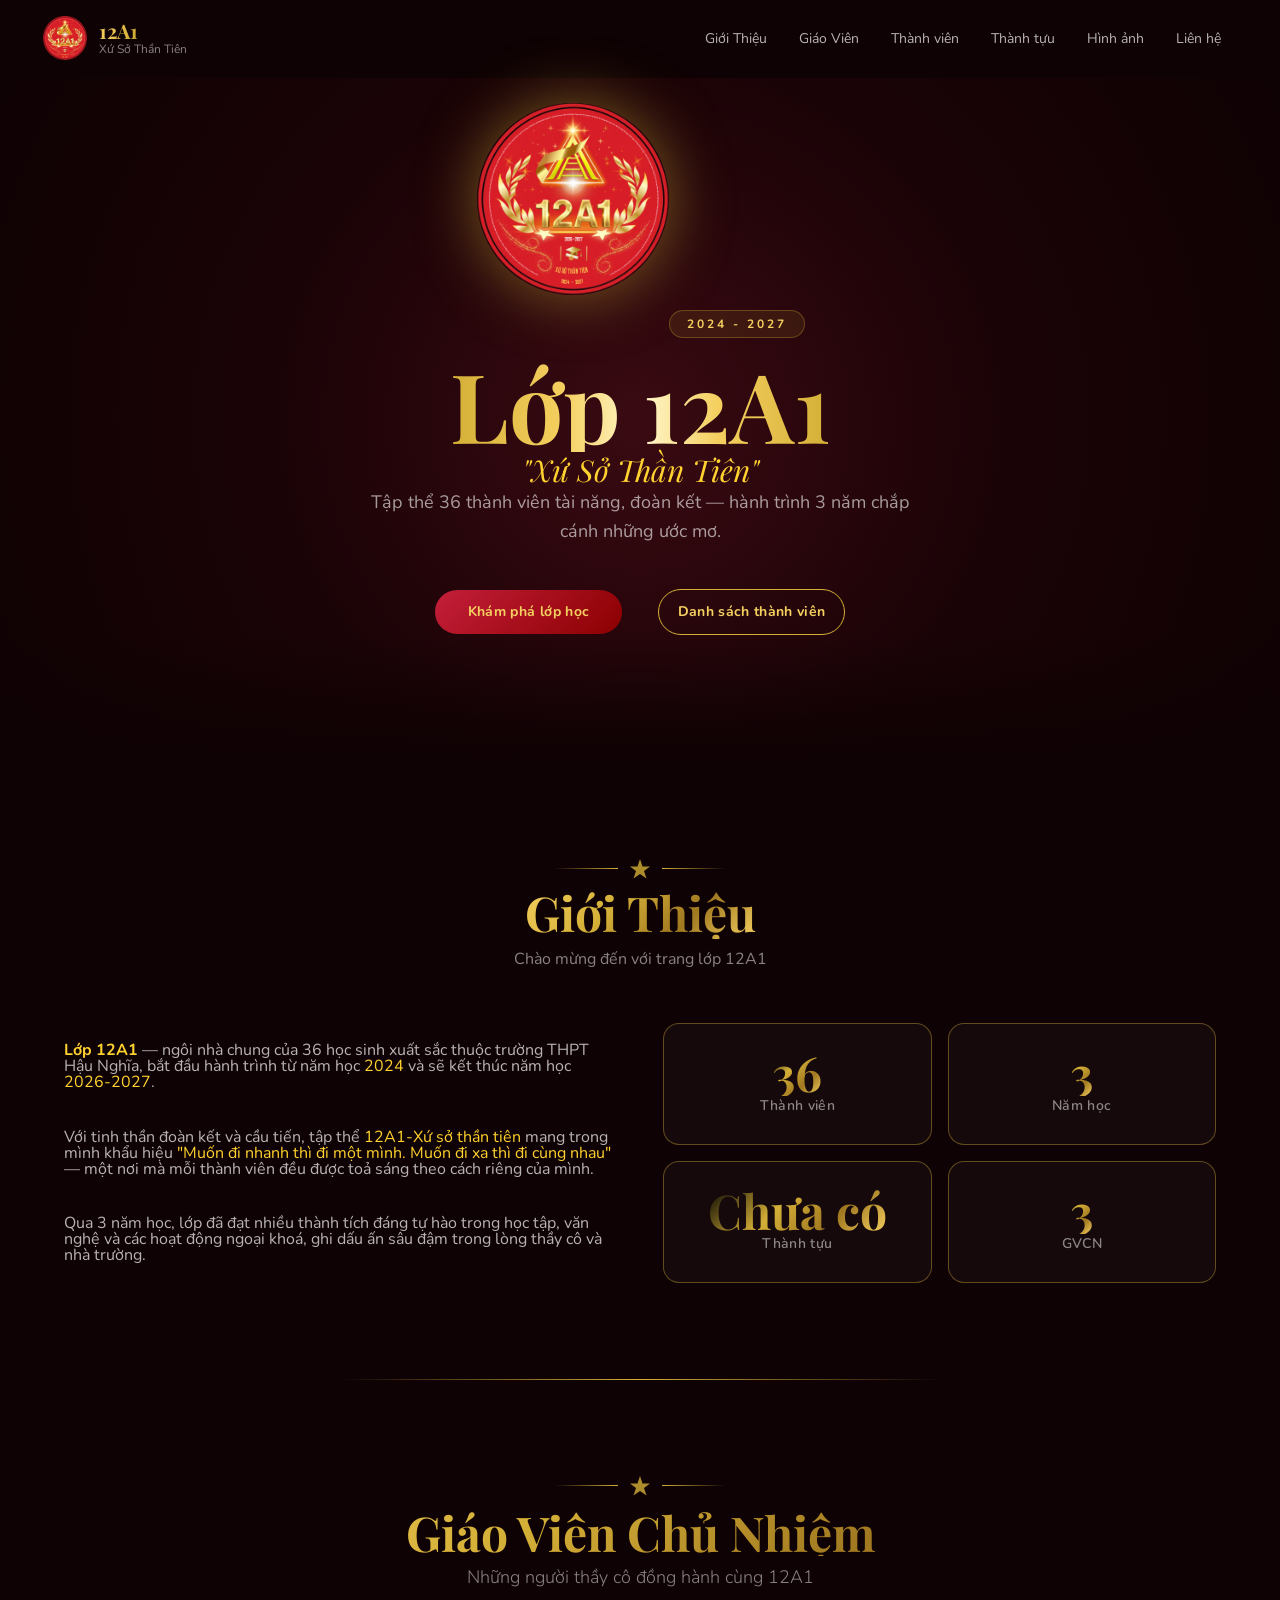
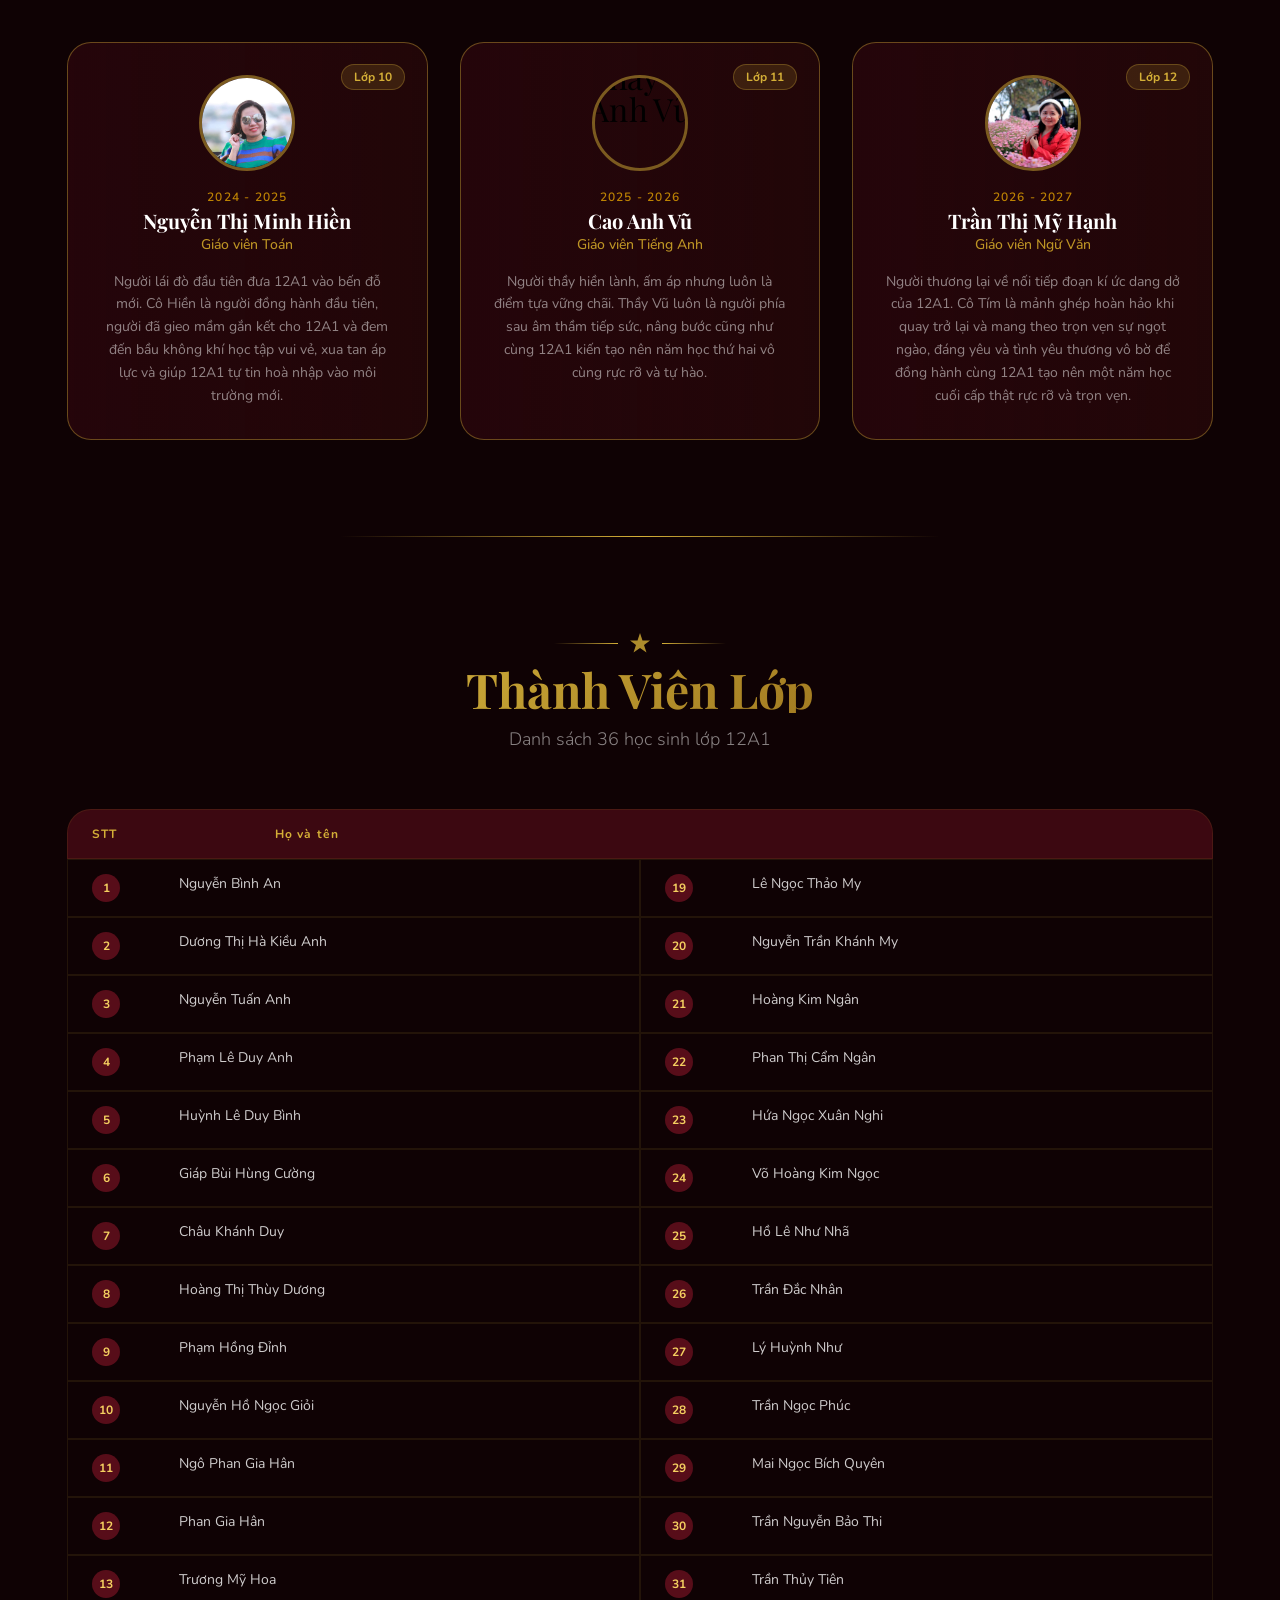
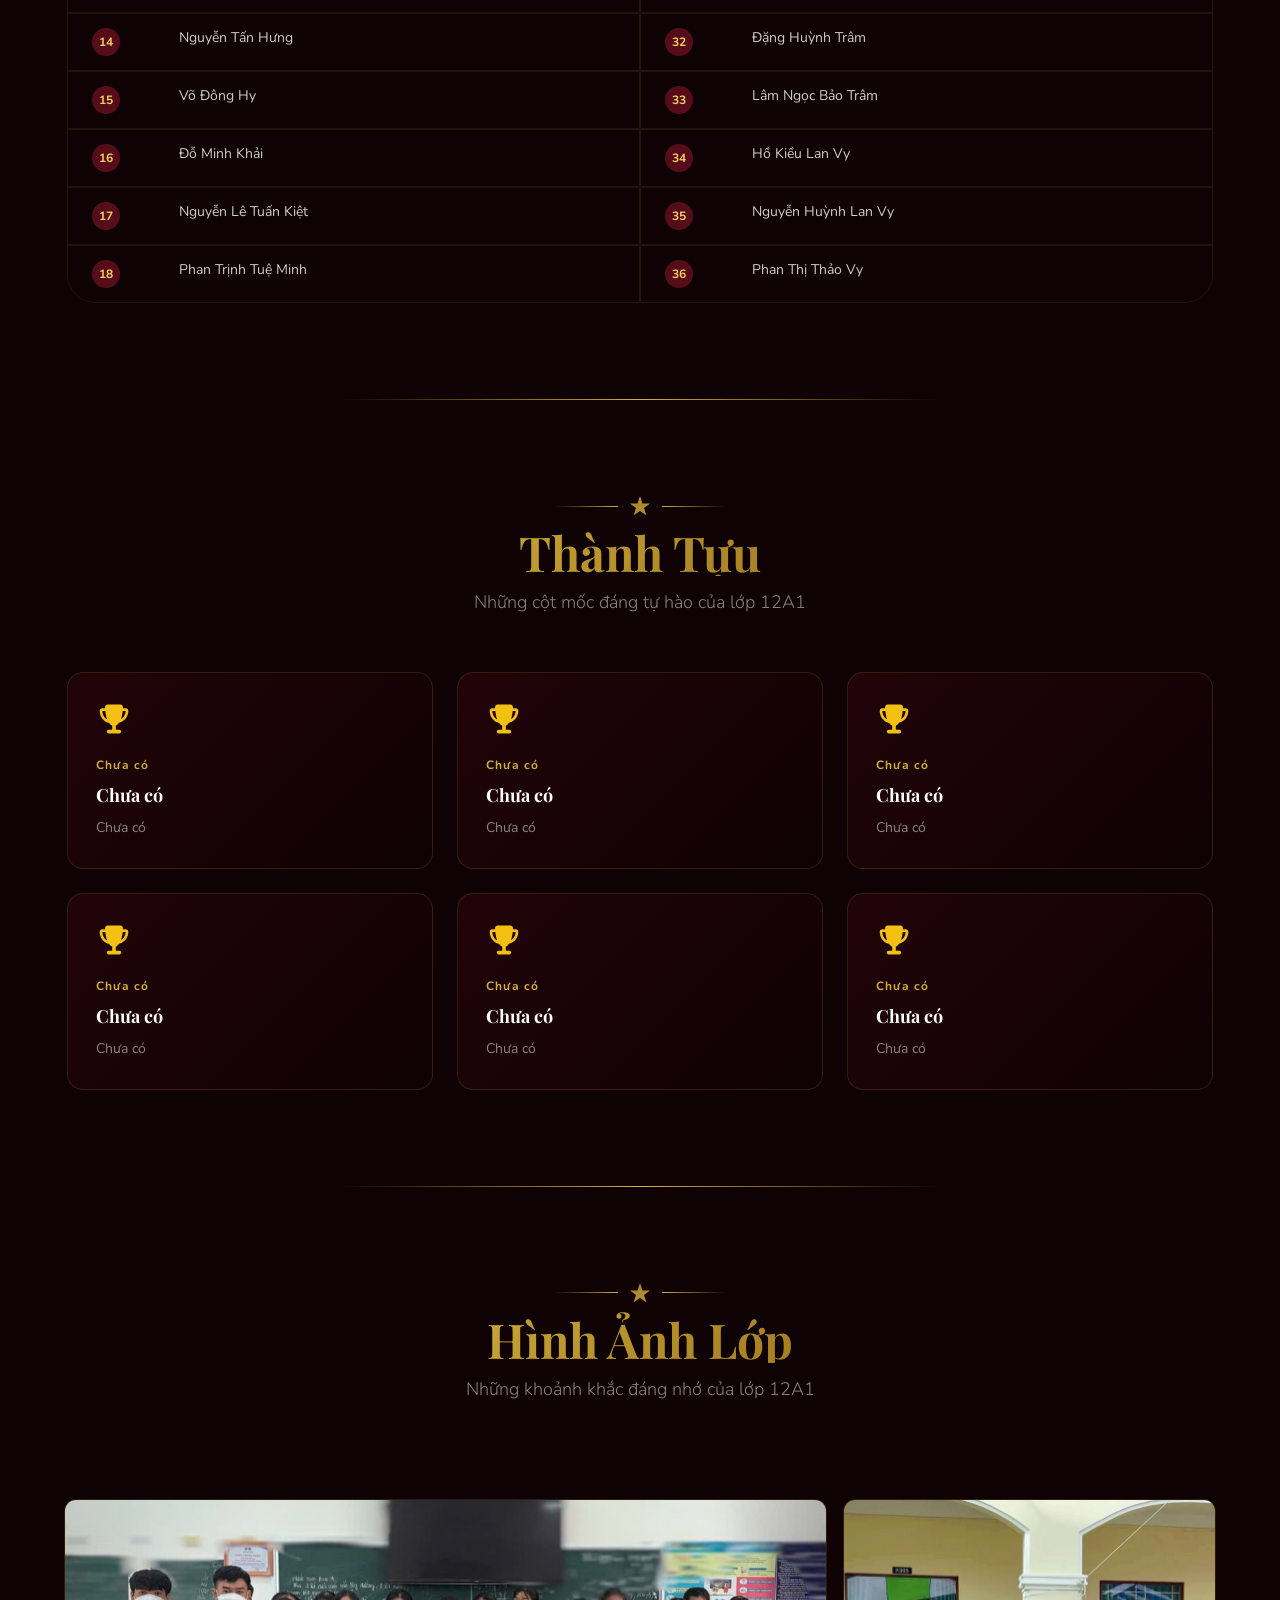
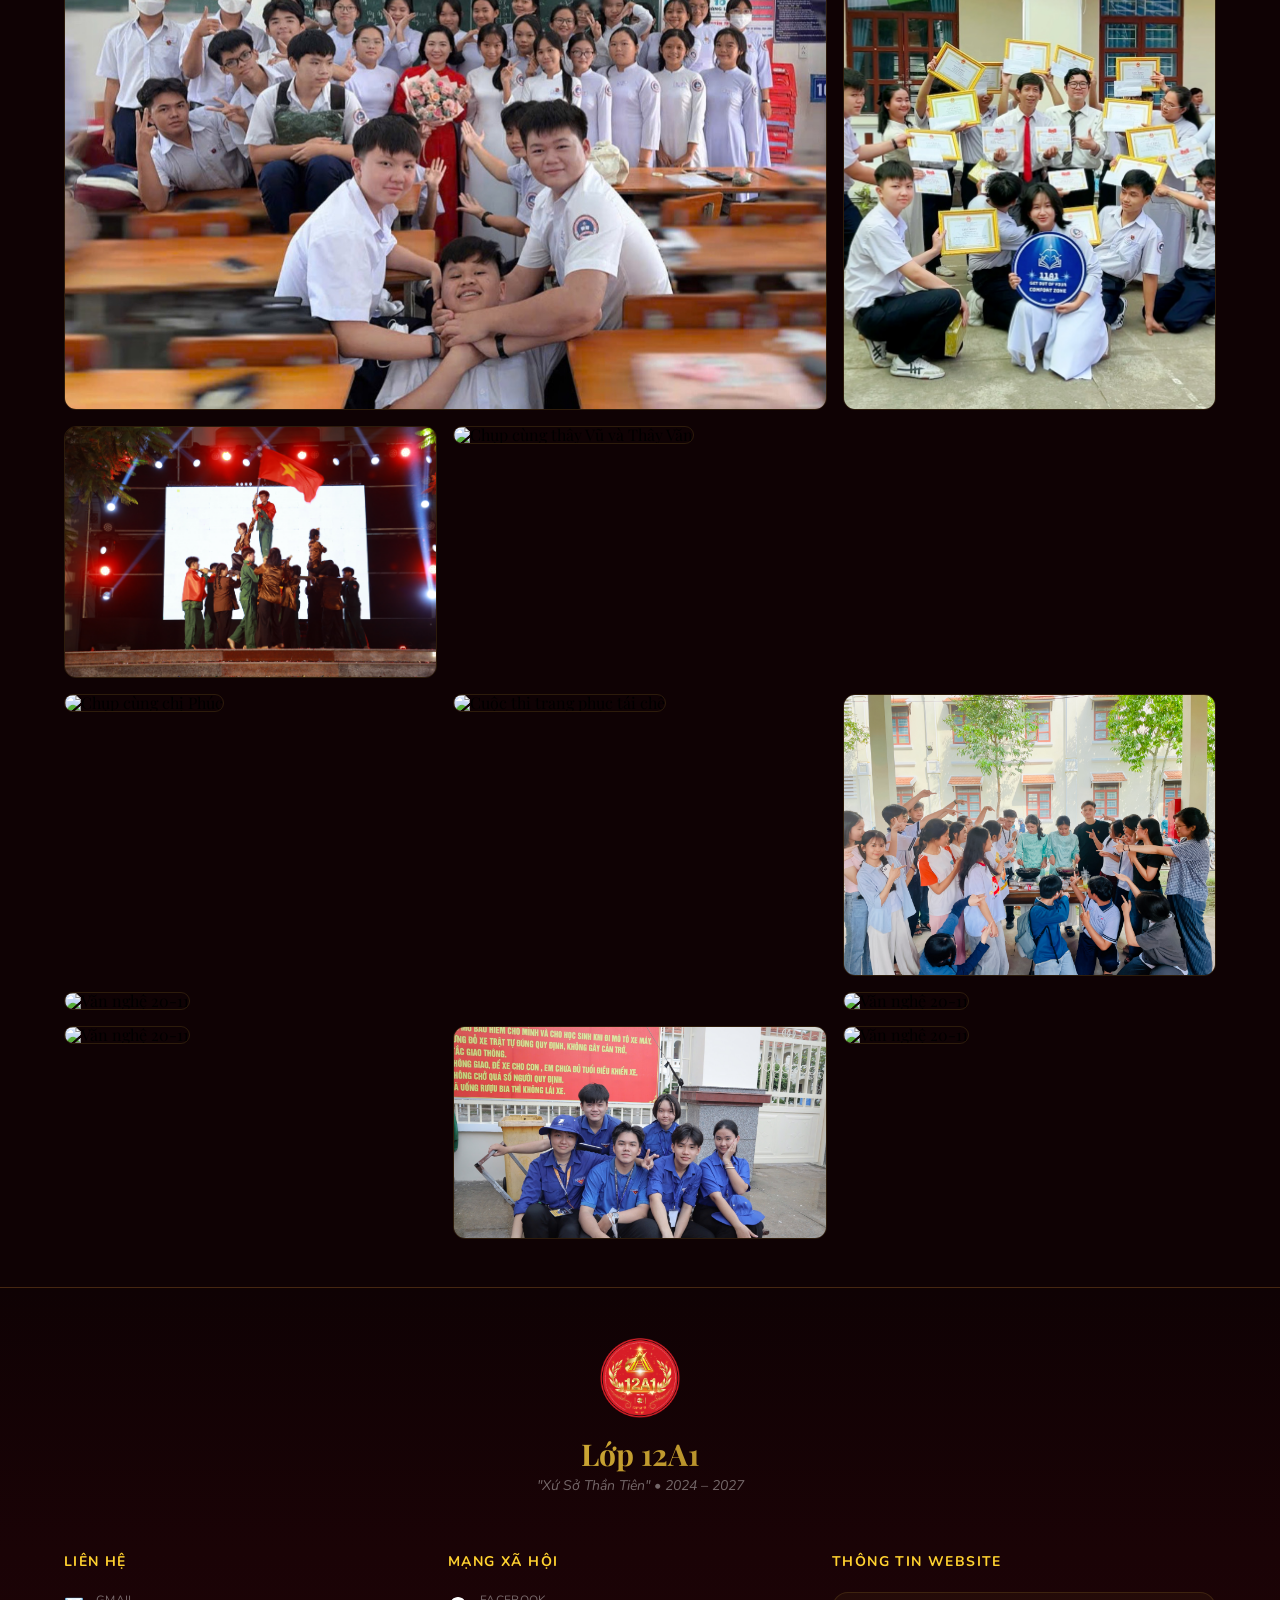
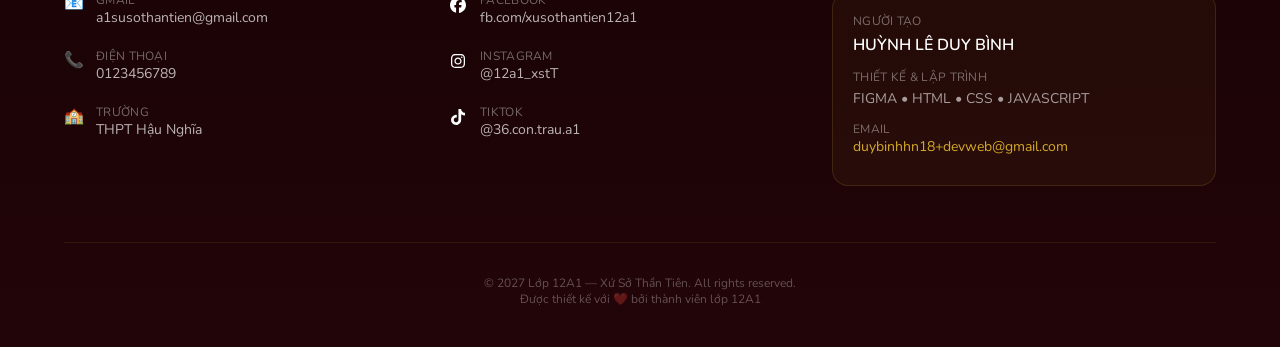
==== index.html @ ed9191fa "9.2.1 Sửa thuật toán load ảnh" ====
<!doctype html>
<html lang="vi">
  <head>
    <meta charset="UTF-8" />
    <meta name="viewport" content="width=device-width, initial-scale=1.0" />
    <link rel="stylesheet" href="./assets/css/reset.css" />
    <link rel="stylesheet" href="https://cdnjs.cloudflare.com/ajax/libs/font-awesome/7.3.1/css/all.min.css" integrity="sha512-QeR2VH+lsBE5LSAe1Q5EnTBbe7XTBubt8dG93Y7gidSgdMCr8nVqKcfKAMyN96SV8KDbZVTDXChatu5G2KQGzg==" crossorigin="anonymous" referrerpolicy="no-referrer" />
    <link rel="preconnect" href="https://fonts.googleapis.com" />
    <link rel="preconnect" href="https://fonts.gstatic.com" crossorigin />
    <link
      href="https://fonts.googleapis.com/css2?family=Nunito:ital,wght@0,200..1000;1,200..1000&family=Playfair+Display:ital,wght@0,400..900;1,400..900&display=swap"
      rel="stylesheet"
    />
    <link rel="apple-touch-icon" sizes="57x57" href="./assets/web-icon/apple-icon-57x57.png">
    <link rel="apple-touch-icon" sizes="60x60" href="./assets/web-icon/apple-icon-60x60.png">
    <link rel="apple-touch-icon" sizes="72x72" href="./assets/web-icon/apple-icon-72x72.png">
    <link rel="apple-touch-icon" sizes="76x76" href="./assets/web-icon/apple-icon-76x76.png">
    <link rel="apple-touch-icon" sizes="114x114" href="./assets/web-icon/apple-icon-114x114.png">
    <link rel="apple-touch-icon" sizes="120x120" href="./assets/web-icon/apple-icon-120x120.png">
    <link rel="apple-touch-icon" sizes="144x144" href="./assets/web-icon/apple-icon-144x144.png">
    <link rel="apple-touch-icon" sizes="152x152" href="./assets/web-icon/apple-icon-152x152.png">
    <link rel="apple-touch-icon" sizes="180x180" href="./assets/web-icon/apple-icon-180x180.png">
    <link rel="icon" type="image/png" sizes="192x192"  href="./assets/web-icon/android-icon-192x192.png">
    <link rel="icon" type="image/png" sizes="32x32" href="./assets/web-icon/favicon-32x32.png">
    <link rel="icon" type="image/png" sizes="96x96" href="./assets/web-icon/favicon-96x96.png">
    <link rel="icon" type="image/png" sizes="16x16" href="./assets/web-icon/favicon-16x16.png">
    <link rel="manifest" href="./assets/web-icon/manifest.json">
    <meta name="msapplication-TileColor" content="#ffffff">
    <meta name="msapplication-TileImage" content="./assets/web-icon/ms-icon-144x144.png">
    <meta name="theme-color" content="#ffffff">
    <link rel="stylesheet" href="./assets/css/style.css" />
    <link rel="stylesheet" href="./assets/css/style-mobile.css">
    <title>Xứ sở thần tiên - 12A1</title>
  </head>
  <body>
    <!-- Header and nav -->
    <header class="header fixed">
      <div class="main-content">
        <div class="body-header">
          <div class="logo">
            <div class="media">
              <img
                src="./assets/img/logo 12a1.png"
                alt="Logo lớp 12A1"
                class="logo_img"
              />
            </div>
            <div class="content_logo">
              <p class="title head_title">12A1</p>
              <p class="nickname">Xứ Sở Thần Tiên</p>
            </div>
          </div>
          <div class="nav nav__small">
            <img src="./assets/icon/Button - Toggle menu.svg" alt="">
          </div>
          <div class="nav nav__big">
            <ul type="none">
              <li class="nav__item">
                <a href="#info">Giới Thiệu</a>
              </li>
              <li class="nav__item">
                <a href="#teacher">Giáo Viên</a>
              </li>
              <li class="nav__item">
                <a href="#member-list">Thành viên</a>
              </li>
              <li class="nav__item">
                <a href="#achievement">Thành tựu</a>
              </li>
              <li class="nav__item">
                <a href="#picture">Hình ảnh</a>
              </li>
              <li class="nav__item">
                <a href="#contact">Liên hệ</a>
              </li>
            </ul>
          </div>
        </div>
      </div>
    </header>

    <!-- Hero -->
    <section class="hero">
      <div class="main-content hero-container">
        <div class="hero_media">
          <div class="logo">
            <img src="./assets/img/logo 12a1.png" alt="logo lớp 12A1" />
            <p class="year">2024 - 2027</p>
          </div>
        </div>

        <div class="hero_content">
          <h1 class="hero_title">Lớp 12A1</h1>
          <h2 class="hero_label">"Xứ Sở Thần Tiên"</h2>
          <p class="hero_desc">
            Tập thể 36 thành viên tài năng, đoàn kết — hành trình 3 năm chắp
            <br />
            cánh những ước mơ.
          </p>

          <div class="action">
            <a href="#info" class="btn btn_dicovery">Khám phá lớp học</a>
            <a href="#member-list" class="btn btn_list_of_member">Danh sách thành viên</a>
          </div>
        </div>
      </div>
      <div class="hero__bgceffect--tran-to-next-box"></div>
    </section>

    <!-- Class info -->
    <section class="info" id="info">
      <div class="main-content">
        <div class="info-header">
          <div class="head-star">
            <div class="line line_1"></div>
            <img src="./assets/icon/Star.svg" loading="lazy" alt="star" class="star">
            <div class="line line_2"></div>
          </div>

          <h1 class="info-heading">Giới Thiệu</h1>
          <p class="info-label">Chào mừng đến với trang lớp 12A1</p>
        </div>

        <div class="info-body">
          <div class="body-content">
            <p class="desc">
              <strong class="yellow-text bold-text">Lớp 12A1</strong class="yellow-text"> — ngôi nhà chung của 36 học sinh xuất sắc thuộc trường
              THPT Hậu Nghĩa, bắt đầu hành trình từ năm học <strong class="yellow-text">2024</strong> và sẽ kết
              thúc năm học <strong class="yellow-text">2026-2027</strong>.
            </p>
            <p class="desc desc2">
              Với tinh thần đoàn kết và cầu tiến, tập thể <strong class="yellow-text">12A1-Xứ sở thần tiên</strong> mang trong mình khẩu
              hiệu <strong class="yellow-text">"Muốn đi nhanh thì đi một mình. Muốn đi xa thì đi cùng nhau"</strong> — một nơi mà mỗi thành viên đều được toả
              sáng theo cách riêng của mình.
            </p>
            <p class="desc desc3">
              Qua 3 năm học, lớp đã đạt nhiều thành tích đáng tự hào trong học
              tập, văn nghệ và các hoạt động ngoại khoá, ghi dấu ấn sâu đậm
              trong lòng thầy cô và nhà trường.
            </p>
          </div>

          <div class="body-data">
            <a href="#member-list" class="card card1">
              <h1 class="number">36</h1>
              <p class="card-desc">Thành viên</p>
            </a>

            <a class="card card2">
              <h1 class="number">3</h1>
              <p class="card-desc">Năm học</p>
            </a>
          
            <a href="#achievement" class="card card3">
              <h1 class="number">Chưa có</h1>
              <p class="card-desc">Thành tựu</p>
            </a>

            <a href="#teacher" class="card card4">
              <h1 class="number">3</h1>
              <p class="card-desc">GVCN</p>
            </a>
          </div>
        </div>
      </div>
    </section>

    <div class="line__after-page"></div>

    <!-- Teacher -->
    <section class="teacher" id="teacher">
      <div class="main-content">
        <div class="teacher__header">
          <div class="head-star">
            <div class="line line_1"></div>
            <img src="./assets/icon/Star.svg" loading="lazy" alt="star" class="star">
            <div class="line line_2"></div>
          </div>
          
          <h1 class="teacher__heading--title">Giáo Viên Chủ Nhiệm</h1>
          <p class="teacher__heading--desc">Những người thầy cô đồng hành cùng 12A1</p>
        </div>

        <div class="teacher__content">
          <div class="teacher__content--card">
            <div class="teacher__class">
              <p class="teacher__class--title">Lớp 10</p>
            </div>
            <div class="teacher__avata">
              <img src="./assets/img/Avata cô Minh Hiền.jpg" alt="Cô Nguyễn Thị Minh Hiền" class="teacher__avata--img">
            </div>
            <p class="teacher__title--year">2024 - 2025</p>
            <h1 class="teacher__heading--name teacher__heading--name-long">Nguyễn Thị Minh Hiền</h1>
            <h1 class="teacher__heading--name teacher__heading--name-short">N.T. Minh Hiền</h1>
            <p class="teacher__desc--subject">Giáo viên Toán</p>           
            <p class="teacher__desc teacher__desc--big-width">Người lái đò đầu tiên đưa 12A1 vào bến đỗ mới. Cô Hiền là người đồng hành đầu tiên, người đã gieo mầm gắn kết cho 12A1 và đem đến bầu không khí học tập vui vẻ, xua tan áp lực và giúp 12A1 tự tin hoà nhập vào môi trường mới.</p>           
            <div class="teacher__desc teacher__desc--small-width">Người lái đò đầu tiên gieo mầm gắn kết cho 12A1. Sự vui vẻ và dễ thương của cô Hiền đã xua tan mọi áp lực, giúp chúng em tự tin hòa nhập vào môi trường mới.</div>
          </div>

          <div class="teacher__content--card">
            <div class="teacher__class">
              <p class="teacher__class--title">Lớp 11</p>
            </div>
            <div class="teacher__avata">
              <img src="./assets/img/Avata thầy Vũ.JPG" alt="Thầy Cao Anh Vũ" class="teacher__avata--img teacher__avata--img-thayVu">
            </div>
            <p class="teacher__title--year">2025 - 2026</p>
            <h1 class="teacher__heading--name">Cao Anh Vũ</h1>
            <p class="teacher__desc--subject">Giáo viên Tiếng Anh</p>           
            <p class="teacher__desc teacher__desc--big-width">Người thầy hiền lành, ấm áp nhưng luôn là điểm tựa vững chãi. Thầy Vũ luôn là người phía sau âm thầm tiếp sức, nâng bước cũng như cùng 12A1 kiến tạo nên năm học thứ hai vô cùng rực rỡ và tự hào.</p>           
            <p class="teacher__desc teacher__desc--small-width">Người thầy hiền lành, ấm áp và là điểm tựa vững chãi của lớp. Thầy Vũ luôn âm thầm tiếp sức, cùng 12A1 kiến tạo nên một năm học thứ hai rực rỡ và đầy tự hào.</p>
          </div>

          <div class="teacher__content--card">
            <div class="teacher__class">
              <p class="teacher__class--title">Lớp 12</p>
            </div>
            <div class="teacher__avata">
              <img src="./assets/img/Avata cô Bông Súng Tím.jpg" alt="Cô Bông Súng Tím" class="teacher__avata--img teacher__avata--img-coTim">
            </div>
            <p class="teacher__title--year">2026 - 2027</p>
            <h1 class="teacher__heading--name teacher__heading--name-long">Trần Thị Mỹ Hạnh</h1>
            <h1 class="teacher__heading--name teacher__heading--name-short">T.T. Mỹ Hạnh</h1>
            <p class="teacher__desc--subject">Giáo viên Ngữ Văn</p>           
            <p class="teacher__desc teacher__desc--big-width">Người thương lại về nối tiếp đoạn kí ức dang dở của 12A1. Cô Tím là mảnh ghép hoàn hảo khi quay trở lại và mang theo trọn vẹn sự ngọt ngào, đáng yêu và tình yêu thương vô bờ để đồng hành cùng 12A1 tạo nên một năm học cuối cấp thật rực rỡ và trọn vẹn.</p>           
            <p class="teacher__desc teacher__desc--small-width">Mảnh ghép trọn vẹn quay lại nối tiếp đoạn kí ức dang dở. Cô Tím/Hạnh ngọt ngào cùng tình yêu thương vô bờ sẽ lại đồng hành để 12A1 tạo nên một năm cuối cấp thật rực rỡ.</p>           
          </div>

        </div>
      </div>
    </section>

    <div class="line__after-page"></div>

    <!-- Member list -->
    <section class="member-list" id="member-list">
      <div class="main-content">
        <div class="member-list__header">
          <div class="head-star">
            <div class="line line_1"></div>
            <img src="./assets/icon/Star.svg" loading="lazy" alt="star" class="star">
            <div class="line line_2"></div>
          </div>

          <h1 class="member-list__heading">Thành Viên Lớp</h1>
          <p class="memmber-list__heading--desc">Danh sách 36 học sinh lớp 12A1</p>
        </div>

        <div class="member-list__body">
          <div class="member-list__table--head">
            <p class="member-list__title-numbers">STT</p>
            <p class="member-list__title--name">Họ và tên</p>
          </div>
          <div class="member-list__table--body">
            <div class="member-list__card">
              <div class="member-list__card--number-box">
                <p class="member-list__card--number">1</p>
              </div>
              <p class="member-list__card--name">Nguyễn Bình An</p>
            </div>

            <div class="member-list__card">
              <div class="member-list__card--number-box">
                <p class="member-list__card--number">2</p>
              </div>
              <p class="member-list__card--name">Dương Thị Hà Kiều Anh</p>
            </div>

            <div class="member-list__card">
              <div class="member-list__card--number-box">
                <p class="member-list__card--number">3</p>
              </div>
              <p class="member-list__card--name">Nguyễn Tuấn Anh</p>
            </div>

            <div class="member-list__card">
              <div class="member-list__card--number-box">
                <p class="member-list__card--number">4</p>
              </div>
              <p class="member-list__card--name">Phạm Lê Duy Anh</p>
            </div>

            <div class="member-list__card">
              <div class="member-list__card--number-box">
                <p class="member-list__card--number">5</p>
              </div>
              <p class="member-list__card--name">Huỳnh Lê Duy Bình</p>
            </div>

            <div class="member-list__card">
              <div class="member-list__card--number-box">
                <p class="member-list__card--number">6</p>
              </div>
              <p class="member-list__card--name">Giáp Bùi Hùng Cường</p>
            </div>

            <div class="member-list__card">
              <div class="member-list__card--number-box">
                <p class="member-list__card--number">7</p>
              </div>
              <p class="member-list__card--name">Châu Khánh Duy</p>
            </div>

            <div class="member-list__card">
              <div class="member-list__card--number-box">
                <p class="member-list__card--number">8</p>
              </div>
              <p class="member-list__card--name">Hoàng Thị Thùy Dương</p>
            </div>

            <div class="member-list__card">
              <div class="member-list__card--number-box">
                <p class="member-list__card--number">9</p>
              </div>
              <p class="member-list__card--name">Phạm Hồng Đỉnh</p>
            </div>

            <div class="member-list__card">
              <div class="member-list__card--number-box">
                <p class="member-list__card--number">10</p>
              </div>
              <p class="member-list__card--name">Nguyễn Hồ Ngọc Giỏi</p>
            </div>
            <div class="member-list__card">
              <div class="member-list__card--number-box">
                <p class="member-list__card--number">11</p>
              </div>
              <p class="member-list__card--name">Ngô Phan Gia Hân</p>
            </div>
            <div class="member-list__card">
              <div class="member-list__card--number-box">
                <p class="member-list__card--number">12</p>
              </div>
              <p class="member-list__card--name">Phan Gia Hân</p>
            </div>

            <div class="member-list__card">
              <div class="member-list__card--number-box">
                <p class="member-list__card--number">13</p>
              </div>
              <p class="member-list__card--name">Trương Mỹ Hoa</p>
            </div>

            <div class="member-list__card">
              <div class="member-list__card--number-box">
                <p class="member-list__card--number">14</p>
              </div>
              <p class="member-list__card--name">Nguyễn Tấn Hưng</p>
            </div>

            <div class="member-list__card">
              <div class="member-list__card--number-box">
                <p class="member-list__card--number">15</p>
              </div>
              <p class="member-list__card--name">Võ Đông Hy</p>
            </div>

            <div class="member-list__card">
              <div class="member-list__card--number-box">
                <p class="member-list__card--number">16</p>
              </div>
              <p class="member-list__card--name">Đỗ Minh Khải</p>
            </div>

            <div class="member-list__card">
              <div class="member-list__card--number-box">
                <p class="member-list__card--number">17</p>
              </div>
              <p class="member-list__card--name">Nguyễn Lê Tuấn Kiệt</p>
            </div>

            <div class="member-list__card" style="border-radius: 0 0 0 28px;">
              <div class="member-list__card--number-box">
                <p class="member-list__card--number">18</p>
              </div>
              <p class="member-list__card--name">Phan Trịnh Tuệ Minh</p>
            </div>

            <div class="member-list__card">
              <div class="member-list__card--number-box">
                <p class="member-list__card--number">19</p>
              </div>
              <p class="member-list__card--name">Lê Ngọc Thảo My</p>
            </div>

            <div class="member-list__card">
              <div class="member-list__card--number-box">
                <p class="member-list__card--number">20</p>
              </div>
              <p class="member-list__card--name">Nguyễn Trần Khánh My</p>
            </div>

            <div class="member-list__card">
              <div class="member-list__card--number-box">
                <p class="member-list__card--number">21</p>
              </div>
              <p class="member-list__card--name">Hoàng Kim Ngân</p>
            </div>

            <div class="member-list__card">
              <div class="member-list__card--number-box">
                <p class="member-list__card--number">22</p>
              </div>
              <p class="member-list__card--name">Phan Thị Cẩm Ngân</p>
            </div>

            <div class="member-list__card">
              <div class="member-list__card--number-box">
                <p class="member-list__card--number">23</p>
              </div>
              <p class="member-list__card--name">Hứa Ngọc Xuân Nghi</p>
            </div>

            <div class="member-list__card">
              <div class="member-list__card--number-box">
                <p class="member-list__card--number">24</p>
              </div>
              <p class="member-list__card--name">Võ Hoàng Kim Ngọc</p>
            </div>

            <div class="member-list__card">
              <div class="member-list__card--number-box">
                <p class="member-list__card--number">25</p>
              </div>
              <p class="member-list__card--name">Hồ Lê Như Nhã</p>
            </div>
            
            <div class="member-list__card">
              <div class="member-list__card--number-box">
                <p class="member-list__card--number">26</p>
              </div>
              <p class="member-list__card--name">Trần Đắc Nhân</p>
            </div>

            <div class="member-list__card">
              <div class="member-list__card--number-box">
                <p class="member-list__card--number">27</p>
              </div>
              <p class="member-list__card--name">Lý Huỳnh Như</p>
            </div>

            <div class="member-list__card">
              <div class="member-list__card--number-box">
                <p class="member-list__card--number">28</p>
              </div>
              <p class="member-list__card--name">Trần Ngọc Phúc</p>
            </div>

            <div class="member-list__card">
              <div class="member-list__card--number-box">
                <p class="member-list__card--number">29</p>
              </div>
              <p class="member-list__card--name">Mai Ngọc Bích Quyên</p>
            </div>

            <div class="member-list__card">
              <div class="member-list__card--number-box">
                <p class="member-list__card--number">30</p>
              </div>
              <p class="member-list__card--name">Trần Nguyễn Bảo Thi</p>
            </div>

            <div class="member-list__card">
              <div class="member-list__card--number-box">
                <p class="member-list__card--number">31</p>
              </div>
              <p class="member-list__card--name">Trần Thủy Tiên</p>
            </div>

            <div class="member-list__card">
              <div class="member-list__card--number-box">
                <p class="member-list__card--number">32</p>
              </div>
              <p class="member-list__card--name">Đặng Huỳnh Trâm</p>
            </div>

            <div class="member-list__card">
              <div class="member-list__card--number-box">
                <p class="member-list__card--number">33</p>
              </div>
              <p class="member-list__card--name">Lâm Ngọc Bảo Trâm</p>
            </div>

            <div class="member-list__card">
              <div class="member-list__card--number-box">
                <p class="member-list__card--number">34</p>
              </div>
              <p class="member-list__card--name">Hồ Kiều Lan Vy</p>
            </div>

            <div class="member-list__card">
              <div class="member-list__card--number-box">
                <p class="member-list__card--number">35</p>
              </div>
              <p class="member-list__card--name">Nguyễn Huỳnh Lan Vy</p>
            </div>

            <div class="member-list__card" style="border-radius: 0 0 28px 0;">
              <div class="member-list__card--number-box">
                <p class="member-list__card--number">36</p>
              </div>
              <p class="member-list__card--name">Phan Thị Thảo Vy</p>
            </div>            
          </div>
        </div>
      </div>
    </section>

    <div class="line__after-page"></div>
    
    <!-- achievement -->
    <section class="achievement" id="achievement">
      <div class="main-content">
        <div class="achievement__header">
          <div class="head-star">
            <div class="line line_1"></div>
            <img src="./assets/icon/Star.svg" loading="lazy" alt="star" class="star">
            <div class="line line_2"></div>
          </div>

          <h1 class="achievement__heading">Thành Tựu</h1>
          <p class="achievement__heading--desc">Những cột mốc đáng tự hào của lớp 12A1</p>
        </div>

        <div class="achievement__body">
          <div class="achievement__card">
            <div class="achievement__img--icon">
              <img src="./assets/icon/cup.svg" loading="lazy" alt="cup">
            </div>

            <p class="achievement__card--year">Chưa có</p>
            <h1 class="achievemant__heading--achievement-name">Chưa có</h1>
            <p class="achievement__desc">Chưa có</p>
          </div>

          <div class="achievement__card">
            <div class="achievement__img--icon">
              <img src="./assets/icon/cup.svg" loading="lazy" alt="cup">
            </div>

            <p class="achievement__card--year">Chưa có</p>
            <h1 class="achievemant__heading--achievement-name">Chưa có</h1>
            <p class="achievement__desc">Chưa có</p>
          </div>

          <div class="achievement__card">
            <div class="achievement__img--icon">
              <img src="./assets/icon/cup.svg" loading="lazy" alt="cup">
            </div>

            <p class="achievement__card--year">Chưa có</p>
            <h1 class="achievemant__heading--achievement-name">Chưa có</h1>
            <p class="achievement__desc">Chưa có</p>
          </div>

          <div class="achievement__card">
            <div class="achievement__img--icon">
              <img src="./assets/icon/cup.svg" loading="lazy" alt="cup">
            </div>

            <p class="achievement__card--year">Chưa có</p>
            <h1 class="achievemant__heading--achievement-name">Chưa có</h1>
            <p class="achievement__desc">Chưa có</p>
          </div>

          <div class="achievement__card">
            <div class="achievement__img--icon">
              <img src="./assets/icon/cup.svg" loading="lazy" alt="cup">
            </div>

            <p class="achievement__card--year">Chưa có</p>
            <h1 class="achievemant__heading--achievement-name">Chưa có</h1>
            <p class="achievement__desc">Chưa có</p>
          </div>

          <div class="achievement__card">
            <div class="achievement__img--icon">
              <img src="./assets/icon/cup.svg" loading="lazy" alt="cup">
            </div>

            <p class="achievement__card--year">Chưa có</p>
            <h1 class="achievemant__heading--achievement-name">Chưa có</h1>
            <p class="achievement__desc">Chưa có</p>
          </div>
        </div>
      </div>
    </section>

    <div class="line__after-page"></div>

    <section class="picture" id="picture">
      <div class="main-content">
        <div class="picture__header">
          <div class="head-star">
            <div class="line line_1"></div>
            <img src="./assets/icon/Star.svg" loading="lazy" alt="star" class="star">
            <div class="line line_2"></div>
          </div>

          <h1 class="achievement__heading">Hình Ảnh Lớp</h1>
          <p class="achievement__heading--desc">Những khoảnh khắc đáng nhớ của lớp 12A1</p>
        </div>
          

        <div class="picture__body">
          <div class="picture__img--1 picture__effect">
            <img src="./assets/img/Chụp cùng cô Hiền.jpeg" alt="Chụp cùng cô Hiền" class="picture__img">
          </div>

          <div class="picture__img--2 picture__effect">
            <img src="./assets/img/Lễ tổng kết năm lớp 11.JPG" alt="Lễ tổng kết năm lớp 11" class="picture__img">
          </div>

          <div class="picture__img--3 picture__effect">
            <img src="./assets/img/Văn nghệ 20-11.jpeg" alt="Văn nghệ 20-11" class="picture__img">
          </div>

          <div class="picture__img--4 picture__effect">
            <img src="./assets/img/Chụp cùng thầy Vũ và thầy Văn.jpeg" alt="Chụp cùng thầy Vũ và Thầy Văn" class="picture__img">
          </div>

          <div class="picture__img--5 picture__effect">
            <img src="./assets/img/Chụp cùng chị Phúc.JPG" alt="Chụp cùng chị Phúc" class="picture__img">
          </div>

          <div class="picture__img--6 picture__effect">
            <img src="./assets/img/Cuộc thi trang phục tái chế.JPG" alt="Cuộc thi trang phục tái chế" class="picture__img">
          </div>
          
          <div class="picture__img--7 picture__effect">
            <img src="./assets/img/Hội xuân 2026.jpeg" alt="Hội xuân 2026" class="picture__img">
          </div>
          
          <div class="picture__img--8 picture__effect">
            <img src="./assets/img/Văn nghệ 20-11 Toàn cảnh.jpeg" alt="Văn nghệ 20-11" class="picture__img">
          </div>
          
          <div class="picture__img--9 picture__effect">
            <img src="./assets/img/Văn nghệ 20-11 Focus cam KMy.jpeg" alt="Văn nghệ 20-11" class="picture__img">
          </div>
          
          <div class="picture__img--10 picture__effect">
            <img src="./assets/img/Văn nghệ 20-11 Focus cam.jpeg" alt="Văn nghệ 20-11" class="picture__img">
          </div>

          <div class="picture__img--11 picture__effect">
            <img src="./assets/img/Tiếp sức mùa thi.JPG" alt="Đời công nhân" class="picture__img">
          </div>

          <div class="picture__img--12 picture__effect">
            <img src="./assets/img/Văn nghệ 20-11 Focus cam Lan Vy.jpeg" alt="Văn nghệ 20-11" class="picture__img">
          </div>
          
          
        </div>
      </div>
    </section>

    <!-- Footer -->
    <div class="footer__locate" id="contact"></div>
    <footer class="footer">
      <div class="main-content footer__main-content--fixed">
        <!-- <div class="footer__backgeffect-head--gradient"></div> -->
        <div class="footer__media--logo-and-caption">
          <figure>
            <img src="./assets/img/logo 12a1.png" loading="lazy" alt="Logo 12A1" class="footer__img--logo">
          </figure>
          <figcaption>
            <h1 class="footer__title--name-class">Lớp 12A1</h1>
            <p class="footer__desc--nicknam-and-year">"Xứ Sở Thần Tiên" • 2024 – 2027</p>
          </figcaption>
        </div>

        <div class="footer__contact-section">
          <div class="footer__phonenumber--andmail">
            <h1 class="footer__contact-section--heading">LIÊN HỆ</h1>
            <div class="footer__item">
              <div class="footer__item--media">
                <p>📧</p>
              </div>
              <div class="footer__item--text">
                <div class="footer__item--heading">GMAIL</div>
                <a href="mailto:a1susothantien@gmail.com?bcc=duybinhhn18-devweb@gmail.com?subject=Gửi từ web" title="Mở Gmail" target="_blank" class="footer__item--text">a1susothantien@gmail.com</a>
              </div>
            </div>

            <div class="footer__item">
              <div class="footer__item--media">
                <p>📞</p>
              </div>
              <div class="footer__item--text">
                <div class="footer__item--heading">ĐIỆN THOẠI</div>
                <div class="footer__item--text">0123456789</div>
              </div>
            </div>

            <div class="footer__item">
              <div class="footer__item--media">
                <p>🏫</p>
              </div>
              <div class="footer__item--text">
                <div class="footer__item--heading">TRƯỜNG</div>
                <div class="footer__item--text">THPT Hậu Nghĩa</div>
              </div>
            </div>
          </div>

          <div class="footer__social-network">
            <h1 class="footer__contact-section--heading">MẠNG XÃ HỘI</h1>

            <div class="footer__item">
              <div class="footer__item--media">
                <img src="./assets/icon/facebook.svg" loading="lazy" alt="Facebook icon">
              </div>
              <div class="footer__item--text">
                <div class="footer__item--heading">FACEBOOK</div>
                <a href="https://www.facebook.com/profile.php?id=61587060748678" title="Mở Facebook" target="_blank" class="footer__item--text">fb.com/xusothantien12a1</a>
              </div>
            </div>

            <div class="footer__item">
              <div class="footer__item--media">
                <img src="./assets/icon/instagram.svg" loading="lazy" alt="instagram icon">
              </div>
              <div class="footer__item--text">
                <div class="footer__item--heading">INSTAGRAM</div>
                <a class="footer__item--text">@12a1_xstT</a>
              </div>
            </div>
            
            <div class="footer__item">
              <div class="footer__item--media">
                <img src="./assets/icon/tiktok.svg" loading="lazy" alt="tiktok icon">
              </div>
              <div class="footer__item--text">
                <div class="footer__item--heading">TIKTOK</div>
                <a href="https://www.tiktok.com/@36.con.trau.a1" title="Mở Tiktok" target="_blank" class="footer__item--text">@36.con.trau.a1</a>
              </div>
            </div>
          </div>

          <div class="footer__web-info--info-dev">
            <h1 class="footer__contact-section--heading">THÔNG TIN WEBSITE</h1>
            <div class="footer__info-dev--content-box">
              <div class="footer__item--info-dev">
                <div class="footer__item--info-dev-heading">NGƯỜI TẠO</div>
                <div class="footer__item--name-dev">HUỲNH LÊ DUY BÌNH</div>
              </div>

              <div class="footer__item--info-dev">
                <div class="footer__item--info-dev-heading footer__item--info-dev-heading2">THIẾT KẾ & LẬP TRÌNH</div>
                <div class="footer__item--name-lang">FIGMA • HTML • CSS • JAVASCRIPT</div>
              </div>
              
              <div class="footer__item--info-dev">
                <div class="footer__item--info-dev-heading footer__item--info-dev-heading2">EMAIL</div>
                <a href="mailto:duybinhhn18+devweb@gmail.com?subject=Gửi từ web" title="Mở Gmail" target="_blank" class="footer__item--email">duybinhhn18+devweb@gmail.com</a>
              </div>
            </div>
          </div>
        </div>

        <div class="footer__copyright">
          <p class="footer__copyright--title footer__copyright--title1">© 2027 Lớp 12A1 — Xứ Sở Thần Tiên. All rights reserved.</p>
          <p class="footer__copyright--title">Được thiết kế với ❤️ bởi thành viên lớp 12A1</p>
        </div>
      </div>
    </footer>  

    <script src="./assets/js/script.js"></script>
  </body>
</html>
---- assets/css/style.css ----
* {
  box-sizing: border-box;
}

:root {
  --desc-font-family: Nunito, sans-serif;
  --head-font-family: Playfair Display, sans-serif;
  --main-background-color: #140305;
}

html {
  font-size: 62.5%;
  scroll-behavior: smooth !important;

  /* scrollbar-width: thin;
  scrollbar-color: rgba(212, 175, 55, 1) #0f0204; */

  scrollbar-width: thin;
  scrollbar-color: rgba(212, 175, 55, 1) #0f0204;

  /* 2. Dành cho Chrome, Edge, Safari (Độ dày 'thin' tương đương khoảng 6px - 8px) */
  &::-webkit-scrollbar {
    width: 8px;
    height: 8px;
  }
  &::-webkit-scrollbar-track {
    background: #0f0204;
  }
  &::-webkit-scrollbar-thumb {
    background: rgba(212, 175, 55, 1);
    border-radius: 4px; /* Giúp thanh cuộn bo tròn góc mượt mà hơn */
  }
}

body {
  background: #0f0204;
  /* background-color: var(--main-background-color); */
  font-size: 1.6rem;
  font-family:
    Playfair Display,
    sans-serif;
}

/* Dùng chung */
a {
  text-decoration: unset !important;
}

.main-content {
  /* min-width: 796px; */
  width: 1152px;
  max-width: calc(100% - 86px);
  margin: 0 auto;
}

.btn {
  display: block;
  font-family: var(--desc-font-family);
  font-weight: bold;
  font-size: 1.4rem;
  text-align: center;
  line-height: 44px;
  min-width: 187px;
  border-radius: 999px;

  transition: all 0.4s ease-out;
}

.btn:hover {
  transform: scale(107%);
}

.yellow-text {
  color: #ffd230 !important;
}

.bold-text {
  font-weight: bold !important;
}

.line__after-page {
  margin: 0 auto;

  max-width: 600px;
  height: 1px;

  background: #D4AF37;
  background: linear-gradient(90deg, rgba(212, 175, 55, 0) 0%, rgba(212, 175, 55, 1) 50%, rgba(212, 175, 55, 0) 100%);  
}

/* Header */
.header {
  position: sticky;
  top: 0px;
  transition: all 0.4s ease-out;
}

.header .main-content {
  width: 1280px;
}

.header.scrolled {
  background-color: #0a0203;.
}

.fixed {
  z-index: 1;
}

.header .body-header {
  display: flex;
  align-items: center;
  padding: 16px 0px;
}

.header .body-header .logo {
  display: flex;
  justify-content: center;
  align-items: center;
}

.header .body-header .content_logo {
  margin-left: 12px;
}

.header .body-header .logo .logo_img {
  width: 44px;
  height: 44px;
}

.header .body-header .content_logo .title {
  color: #f5d060;
  font-family: var(--head-font-family);
  font-weight: bold;
  font-size: 2rem;
  line-height: 2rem;
}

@supports (background-clip: text) or (-webkit-background-clip: text) {
  .header .body-header .content_logo .title {
    color: transparent;
    background-color: #f5d060;
    background-image: linear-gradient(
      90deg,
      rgba(245, 208, 96, 1) 0%,
      rgba(212, 175, 55, 1) 40%,
      rgba(160, 120, 32, 1) 70%,
      rgba(245, 208, 96, 1) 100%
    );
    background-clip: text;
    -webkit-background-clip: text;
  }
}

.header .body-header .content_logo .nickname {
  color: rgba(255, 255, 255, 0.5);
  font-family: var(--desc-font-family);
  font-size: 1.2rem;
  line-height: 1.6rem;
}

.nav__small {
  display: none;
}

.nav {
  margin-left: auto;
}

.nav ul {
  display: flex;
}

.nav__item {
  position: relative;
}

.nav a {
  color: rgba(255, 255, 255, 0.7);
  font-family: var(--desc-font-family);
  font-size: 1.4rem;
  line-height: 2rem;
  padding: 5px 16px;

  transition: all 0.3s ease;
}

.nav a:hover {
  color: oklch(87.9% 0.169 91.605);
}

.nav a:hover::after {
  content: "";
  display: block;

  width: 68%;
  height: 1px;
  border-radius: 1px;
  background: rgba(212, 175, 55, 1);

  position: absolute;
  left: 16px;
  bottom: 0px;
}

/* Hero */
.hero {
  padding: 25px 0px 0px;
  /* display: flex; */
  background: #3a0a12;
  background: radial-gradient(
    circle,
    rgba(58, 10, 18, 1) 0%,
    rgba(26, 3, 6, 1) 50%,
    rgba(15, 2, 4, 1) 100%
  );
}

/* .hero .container_effect {
  display: flex;
  gap: 12%;
}

.hero .container_effect .light_stick {
  width: 1px;
  height: 100%;
  background: #d4af37;
  background: linear-gradient(
    90deg,
    rgba(212, 175, 55, 1) 0%,
    rgba(212, 175, 55, 1) 50%,
    rgba(212, 175, 55, 1) 100%
  );
}

.hero .container_effect .stick1 {
  margin-left: 152px;
} */

.hero .hero-container {
  max-width: 100%;
  text-align: center;
}

.hero .hero_media {
  margin: 0 auto;
  width: 576px;
  height: 253px;
}

.hero .logo {
  display: flex;
  justify-content: center;
  position: relative;
}

.hero .logo img {
  border-radius: 50%;
  box-shadow: 0px 0px 60px 0px rgba(212, 175, 55, 0.5);
  -webkit-box-shadow: 0px 0px 60px 0px rgba(212, 175, 55, 0.5);
  -moz-box-shadow: 0px 0px 60px 0px rgba(212, 175, 55, 0.5);
  width: 192px;
  height: 192px;

  position: absolute;
  left: 124.5px;
}

.hero .logo .year {
  display: inline-block;
  color: #f5d060;
  font-family: var(--desc-font-family);
  font-size: 1.2rem;
  font-weight: bold;
  line-height: 1.6rem;
  letter-spacing: 3px;

  padding: 5px 17px;

  border-radius: 999px;
  background-color: rgba(212, 175, 55, 0.1);
  border: 1px solid rgba(212, 175, 55, 0.3);

  position: absolute;
  left: 316.5px;
  top: 207px;
}

.hero .hero_content {
  padding-top: 0px;
}

.hero .hero_title {
  font-family: var(--head-font-family);
  font-weight: bold;
  font-size: 9.6rem;
  line-height: 9.6rem;
  color: #d4af37;
}

@supports (background-clip: text) or (-webkit-background-clip: text) {
  .hero .hero_title {
    display: inline-block;
    color: transparent;
    background: #d4af37;
    background: linear-gradient(
      90deg,
      rgba(212, 175, 55, 1) 0%,
      rgba(245, 208, 96, 1) 30%,
      rgba(255, 248, 208, 1) 50%,
      rgba(245, 208, 96, 1) 70%,
      rgba(212, 175, 55, 1) 100%
    );
    background-clip: text;
    -webkit-background-clip: text;
  }
}

.hero .hero_label {
  color: #ffd230;
  font-family: var(--head-font-family);
  font-style: italic;
  font-size: 3rem;
  line-height: 3.6rem;
}

.hero .hero_desc {
  color: rgba(255, 255, 255, 0.6);
  font-family: var(--desc-font-family);
  font-size: 1.8rem;
  line-height: 2.93rem;
}

.hero .action {
  margin-top: 42px;
  justify-content: center;
  align-items: center;
  display: flex;
}

.hero .action .btn_dicovery,
.hero .action .btn_list_of_member {
  letter-spacing: 0.35px;
  color: #f5d060;
}

.hero .action .btn_dicovery {
  background: linear-gradient(
    135deg,
    rgba(196, 30, 58, 1) 0%,
    rgba(139, 0, 0, 1) 100%
  );
}

.hero .action .btn_list_of_member {
  margin-left: 36px;
  border: 1px solid #d4af37;
}

.hero .footer {
  width: 1366px;
  height: 128px;
  background-color: white;
}

.hero__bgceffect--tran-to-next-box {
  width: 100%;
  height: 128px;

  background: #0f0204;
  background: linear-gradient(
    180deg,
    rgba(15, 2, 4, 0) 0%,
    rgba(15, 2, 4, 1) 100%
  );
}

/* info */
.info {
  padding: 96px 0px;
}

.info .main-content {
  /*width: 1152px;*/
}

.info .info-header {
  text-align: center;
}

.head-star {
  display: flex;
  justify-content: center;
  align-items: center;
}

.head-star .star {
  width: 20px;
  height: 20px;

  margin: 0px 12px;
}

.head-star .line {
  width: 64px;
  height: 1px;
}

.head-star .line.line_1 {
  background: #d4af37;
  background: linear-gradient(
    90deg,
    rgba(212, 175, 55, 0) 0%,
    rgba(212, 175, 55, 1) 100%
  );
}

.head-star .line.line_2 {
  background: #d4af37;
  background: linear-gradient(
    90deg,
    rgba(212, 175, 55, 1) 0%,
    rgba(212, 175, 55, 0) 100%
  );
}

.info .info-header .info-heading {
  font-family: var(--head-font-family);
  font-size: 4.8rem;
  font-weight: bold;
  line-height: 4.8rem;
  color: #f5d060;

  padding: 9px 0px 3px;
}

@supports (background-clip: text) or (-webkit-background-clip: text) {
  .info .info-header .info-heading {
    display: inline-block;
    color: transparent;
    background: linear-gradient(
      135deg,
      rgba(245, 208, 96, 1) 0%,
      rgba(212, 175, 55, 1) 40%,
      rgba(160, 120, 32, 1) 70%,
      rgba(245, 208, 96, 1) 100%
    );
    background-clip: text;
    -webkit-background-clip: text;
  }
}

.info .info-header .info-label {
  font-family: var(--desc-font-family);
  font-size: 1.6rem;
  font-weight: light;
  color: rgba(255, 255, 255, 0.5);

  padding-top: 12px;
}

.info .info-body {
  display: flex;
  justify-content: space-between;

  padding-top: 56px;
}

.info .info-body .body-content {
  width: 48%;

  display: flex;
  flex-direction: column;
  justify-content: space-around;
}

.info .info-body .body-content .desc {
  font-family: var(--desc-font-family);
  font-size: 1.6rem;

  color: rgba(255, 255, 255, 0.7);
}

.info .info-body .body-data {
  width: 48%;
  height: 260px;
}

.info .info-body .body-data {
  display: grid;
  gap: 16px;

  grid-template-columns: repeat(2, minmax(0, 1fr));
}

.info-body .body-data .card {
  padding: 24px;

  border: 1px solid rgba(212, 175, 55, 0.4);
  border-radius: 16px;

  background-color: rgba(255, 255, 255, 0.03);

  text-align: center;

  transition: all 0.3s ease;
}

.info-body .body-data .card:hover {
  transform: translateY(-8px);

  box-shadow: 1px 25px 40px 0px rgba(212,175,55, 0.2);
  -webkit-box-shadow: 1px 25px 40px 0px rgba(212,175,55, 0.2);
  -moz-box-shadow: 1px 25px 40px 0px rgba(212,175,55, 0.2);          
}

.body-data .card .number {
  font-family: var(--head-font-family);
  font-size: 4.8rem;
  font-weight: bold;
  line-height: 4.8rem;
}

@supports (background-clip: text) or (-webkit-background-clip: text) {
  .body-data .card .number {
    display: inline-block;
    color: transparent;
    background: #F5D060F5D060;
    background: linear-gradient(
      135deg,
      rgba(0, 0, 0, 1) 0%,
      rgba(212, 175, 55, 1) 40%,
      rgba(160, 120, 32, 1) 70%,
      rgba(245, 208, 96, 1) 100%
    );
    background-clip: text;
    -webkit-background-clip: text;
  }
}

.body-data .card .card-desc {
  font-family: var(--desc-font-family);
  font-size: 1.4rem;
  font-weight: 600;
  line-height: 2rem;
  letter-spacing: 0.35px;

  color: rgba(255, 255, 255, 0.5);
}

/* Teacher info */
.teacher {
  padding: 96px 24px;

  border-top: ;
}

.teacher__header {
  text-align: center;
}

.teacher__heading--title {
  font-family: var(--head-font-family);
  font-size: 4.8rem;
  font-weight: bold;
  line-height: 4.8rem;

  margin-top: 12px;

  color: #F5D060;
}

@supports (background-clip: text) or (-webkit-background-clip: text) {
  .teacher__heading--title {
    color: transparent;
    background: #F5D060;
    background: linear-gradient(135deg, rgba(245, 208, 96, 1) 0%, rgba(212, 175, 55, 1) 40%, rgba(160, 120, 32, 1) 70%, rgba(245, 208, 96, 1) 100%);
    background-clip: text;
    -webkit-background-clip: text;
  }
}

.teacher__heading--desc {
  font-family: var(--desc-font-family);
  font-size: 1.8rem;
  font-weight: 300;

  margin-top: 12px;

  color: rgba(255, 255, 255, 0.5);
}

.teacher__content {
  display: grid;

  margin-top: 56px;

  grid-template-columns: repeat(3, 1fr);
  gap: 32px;
}

.teacher__content--card {
  text-align: center;

  padding: 32px;

  border-radius: 24px;
  border: 1px solid rgba(212, 175, 55, 0.4);

  background: #C41E3A;
  background: linear-gradient(90deg, rgba(196, 30, 58, 0.12) 0%, rgba(143, 22, 42, 0.17) 6%, rgba(113, 18, 33, 0.22) 13%, rgba(82, 14, 23, 0.31) 25%, rgba(65, 11, 18, 0.41) 38%, rgba(55, 10, 15, 0.51) 50%, rgba(43, 8, 11, 0.7) 75%, rgba(36, 7, 9, 0.9) 100%);

  transition: all 0.3s ease;

  position: relative;
}

.teacher__content--card:hover {
  transform: translateY(-8px);

  box-shadow: 1px 25px 40px 0px rgba(212,175,55, 0.2);
  -webkit-box-shadow: 1px 25px 40px 0px rgba(212,175,55, 0.2);
  -moz-box-shadow: 1px 25px 40px 0px rgba(212,175,55, 0.2);
}

.teacher__class {
  display: inline-block;
  height: 26px;

  padding: 4px 12px;
  border-radius: 999px;
  border: 1px solid rgba(212, 175, 55, 0.3);
  
  background: rgba(212, 175, 55, 0.15);

  margin-right: auto;

  position: absolute;
  top: 21px;
  left: 76%;
}

.teacher__class--title {
  font-family: var(--desc-font-family);
  font-size: 1.2rem;
  font-weight: bold;
  line-height: 1.6rem;

  color: rgba(212, 175, 55, 1);

  
}

.teacher__avata {
  width: 96px;
  height: 96px;

  margin: 0 auto;

  overflow: hidden;

  border-radius: 50%;

  border: 3px solid rgba(212, 175, 55, 0.5);
}

.teacher__avata--img {
  width: 96px;
  height: 96px;
  object-fit: cover;

  object-position: center top;
}

.teacher__avata--img-thayVu {
  transform: scale(2);
}

.teacher__avata--img-coTim {
  /* object-fit: contain; */
  /* object-position: 30% 100%; */
  object-position: right center;
  transform: scale(1.3);
}

.teacher__title--year {
  font-family: var(--desc-font-family);
  font-size: 1.2rem;
  font-weight: 600;
  letter-spacing: 1.2px;

  color: rgba(255, 185, 0, 0.7);

  padding-top: 20px;
  padding-bottom: 8px;
}

.teacher__heading--name {
  font-family: var(--head-font-family);
  font-size: 2rem;
  font-weight: bold;

  color: rgba(255, 255, 255, 1);

  padding-bottom: 4px;
}

.teacher__desc--subject {
  font-family: var(--desc-font-family);
  font-size: 1.4rem;
  font-weight: 500;
  line-height: 2rem;

  color: rgba(255, 210, 48, 0.7);

  padding-bottom: 16px;
}

.teacher__desc {
  font-family: var(--desc-font-family);
  font-size: 1.4rem;
  line-height: 2.28rem;

  color: rgba(255, 255, 255, 0.5);
}

.teacher__desc--small-width,
.teacher__heading--name-short {
  display: none;
}



/* Member list */
.member-list {
  padding: 96px 24px;
}

.member-list__header {
  text-align: center;
}

.member-list__heading {
  font-family: var(--head-font-family);
  font-size: 4.8rem;
  font-weight: bold;
  line-height: 4.8rem;

  color: #F5D060;

  padding-top: 12px;
}

@supports (background-clip: text) or (-webkit-background-clip: text) {
  .member-list__heading {
    color: transparent;
    background: #F5D060;
    background: linear-gradient(135deg, rgba(245, 208, 96, 1) 0%, rgba(212, 175, 55, 0.9) 40%, rgba(160, 120, 32, 1) 70%, rgba(245, 208, 96, 1) 100%);
    background-clip: text;
    -webkit-background-clip: text;
  }
}

.memmber-list__heading--desc {
  font-family: var(--desc-font-family);
  font-size: 1.8rem;
  font-weight: 300;
  line-height: 2.8rem;

  color: rgba(255, 255, 255, 0.5);

  padding-top: 12px;
}

.member-list__body {
  padding-top: 56px;
}

.member-list__table--head {
  padding: 16px 24px;

  display: grid;
  grid-template-columns: repeat(12, minmax(0, 1fr));

  background: rgba(196, 30, 58, 0.25);

  border: 1px solid rgba(212, 175, 55, 0.1);

  border-radius: 24px 24px 0px 0px;
}

.member-list__table--body {
  display: grid;

  grid-template-rows: repeat(18, minmax(0, 1fr));
  grid-template-columns: repeat(2,minmax(0, 1fr));

  grid-auto-flow: column;
}

.member-list__title-numbers,
.member-list__title--name {
  font-family: var(--desc-font-family);
  font-size: 1.2rem;
  font-weight: bold;

  line-height: 1.6rem;
  letter-spacing: 1.2px;

  color: #D4AF37;
}

.member-list__title-numbers {
  grid-column-start: 1;
  grid-column-end: 3;
}

.member-list__title--name {
  grid-column-start: 3;
  grid-column-end: 13;
}

.member-list__card {
  display: grid;
  grid-template-columns: repeat(12, minmax(0, 1fr));

  padding: 14px 24px;

  border: 1px solid rgba(212, 175, 55, 0.1);

  transition: all 0.3s ease;
}

.member-list__card:hover {
  background: rgba(196, 30, 58, 0.15);
}

.member-list__card--number-box {
  display: flex;
  justify-content: center;
  align-items: center;

  width: 28px;
  height: 28px;

  border-radius: 999px;

  background: rgba(196, 30, 58, 0.4);

  grid-column-start: 1;
  grid-column-end: 3;
}

.member-list__card--name {
  font-family: var(--desc-font-family);
  font-size: 1.4rem;
  font-weight: 400;
  line-height: 2rem;

  color: rgba(255, 255, 255, 0.8);

  grid-column-start: 3;
  grid-column-end: 13;
}

.member-list__card--number {
  font-family: var(--desc-font-family);
  font-size: 1.2rem;
  font-weight: bold;
  line-height: 1.6rem;

  color: #F5D060;
}

/* achievement */
.achievement {
  padding: 96px 24px;
}

.achievement__header {
  text-align: center;
}

.achievement__heading {
  font-family: var(--head-font-family);
  font-size: 4.8rem;
  font-weight: bold;
  line-height: 4.8rem;

  color: #F5D060;

  padding-top: 12px;
}

@supports (background-clip: text) or (-webkit-background-clip: text) {
  .achievement__heading {
    color: transparent;
    background: #F5D060;
    background: linear-gradient(135deg, rgba(245, 208, 96, 1) 0%, rgba(212, 175, 55, 0.9) 40%, rgba(160, 120, 32, 1) 70%, rgba(245, 208, 96, 1) 100%);
    background-clip: text;
    -webkit-background-clip: text;
  }
}

.achievement__heading--desc {
  font-family: var(--desc-font-family);
  font-size: 1.8rem;
  font-weight: 300;
  line-height: 2.8rem;

  color: rgba(255, 255, 255, 0.5);

  padding-top: 12px;
}

.achievement__body {
  padding-top: 56px;

  display: grid;

  grid-template-columns: repeat(3, minmax(0, 1fr));
  gap: 24px;
}

.achievement__card {
  padding: 28px;

  border: 1px solid rgba(212, 175, 55, 0.15);
  border-radius: 16px;

  background: linear-gradient(135deg, rgba(196, 30, 58, 0.1) 0%, transparent 100%);

  transition: all 0.3s ease;
}

.achievement__card:hover {
  transform: translateY(-8px);

  box-shadow: 1px 25px 40px 0px rgba(212,175,55, 0.2);
  -webkit-box-shadow: 1px 25px 40px 0px rgba(212,175,55, 0.2);
  -moz-box-shadow: 1px 25px 40px 0px rgba(212,175,55, 0.2); 
}

.achievement__card--year {
  font-family: var(--desc-font-family);
  font-size: 1.2rem;
  font-weight: bold;
  line-height: 1.6rem;
  letter-spacing: 1.2px;

  color: #D4AF37;

  padding-top: 16px;
}

.achievement__img--icon {
  width: 36px;
  height: 40px;
}

.achievemant__heading--achievement-name {
  font-family: var(--head-font-family);
  font-size: 1.8rem;
  font-weight: bold;
  line-height: 2.8rem;

  color: #ffff;

  padding-top: 8px;
}

.achievement__desc {
  font-family: var(--desc-font-family);
  font-size: 1.4rem;
  line-height: 2.28rem;

  color: rgba(255, 255, 255, 0.5);

  padding-top: 8px;
}

/* picture */
.picture__header {
  padding: 96px 24px;
  text-align: center;
}

.picture__body {
  display: grid;

  grid-template-columns: repeat(3, minmax(0, 1fr));

  gap: 16px;
}

.picture__img {
  width: 100%;
  height: 100%;
  border: 1px solid rgba(212, 175, 55, 0.15);

  border-radius: 12px;

  object-fit: cover;

  position: relative;
}

.picture__effect {
  transition: all 0.3s ease;

  position: relative;
}

.picture__effect::after {
  content: "";

  display: flex;
  height: 25px;
  width: 97.5%;
  justify-content: left;
  align-items: center;
  padding: 10px;

  font-family: var(--head-font-family);
  font-size: 1.6rem;
  font-weight: bold;
  line-height: 2.28rem;

  color: rgba(212, 175, 55, 1);

  background: rgba(0, 0, 0, 10.07);
  background: linear-gradient(0deg, rgba(0, 0, 0, 0.8) 0%, rgba(0, 0, 0, 0.5) 100%);

  border-radius: 12px;

  position: absolute;
  left: 0px;
  bottom: 0px;

  transform: translateY(100%);
  opacity: 0;
  transition: transform 0.3s ease, opacity 0.15s linear;
}

.picture__effect:hover {
  transform: scale(1.03);
}

.picture__effect:hover::after {
  transform: translateY(0%);
  opacity: 1;
  transition-delay: 0s 0.15s;
}


/* .nav a:hover::after {
  content: "";
  display: block;

  width: 68%;
  height: 1px;
  border-radius: 1px;
  background: rgba(212, 175, 55, 1);

  position: absolute;
  left: 16px;
  bottom: 0px;
} */

.picture__img--1 {
  grid-column-start: 1;
  grid-column-end: 3;
}

.picture__img--1:hover::after {
  content: "Chụp cùng cô hiền";
}

.picture__img--2 {
  grid-column-start: 3;
  grid-column-end: 4;
}

.picture__img--2:hover::after {
  content: "Lễ tổng kết năm lớp 11";
}

.picture__img--3 {
  grid-column-start: 1;
  grid-column-end: 2;
  grid-row-start: 2;
  grid-row-end: 3;
}

.picture__img--3:hover::after {
  content: "Văn nghệ 20-11";
}

.picture__img--4 {
  grid-column-start: 2;
  grid-column-end: 4;
  grid-row-start: 2;
  grid-row-end: 3;
}

.picture__img--4:hover::after {
  content: "Chụp cùng thầy Vũ và Thầy Văn";
}

.picture__img--5:hover::after {
  content: "Chụp cùng chị Phúc";
}

.picture__img--6:hover::after {
  content: "Cuộc thi trang phục tái chế";
}

.picture__img--7:hover::after {
  content: "Hội xuân 2026";
}

.picture__img--8 {
  grid-column-start: 1;
  grid-column-end: 3;
  grid-row-start: 4;
  grid-row-end: 5;
}


.picture__img--8:hover::after {
  content: "Văn nghệ 20-11";
}

.picture__img--9:hover::after {
  content: "Văn nghệ 20-11";
}

.picture__img--10:hover::after {
  content: "Văn nghệ 20-11";
}

.picture__img--11:hover::after {
  content: "Tiếp sức mùa thi";
}

.picture__img--12:hover::after {
  content: "Văn nghệ 20-11";
}

/* Footer */
.footer {
  margin-top: 48px;
  padding-bottom: 40px;

  border-top: 1px solid rgba(212, 175, 55, 0.2);

  background: #0f0204;
  background: linear-gradient(
    180deg,
    rgba(15, 2, 4, 1) 0%,
    rgba(26, 3, 6, 1) 40%,
    rgba(34, 5, 8, 1) 100%
  );
}

.footer__main-content--fixed {
  margin-top: 50px;
}

.footer__media--logo-and-caption {
  text-align: center;
}

.footer__img--logo {
  width: 80px;
  height: 80px;
}

.footer__title--name-class {
  font-family: var(--head-font-family);
  font-weight: bold;
  font-size: 3rem;
  line-height: 3.6rem;

  color: #f5d060;

  margin-top: 16px;
}

@supports (background-clip: text) or (-webkit-background-clip: text) {
  .footer__title--name-class {
    color: transparent;
    background: #f5d060;
    background: linear-gradient(
      135deg,
      rgba(245, 208, 96, 1) 0%,
      rgba(212, 175, 55, 1) 40%,
      rgba(160, 120, 32, 1) 70%,
      rgba(245, 208, 96, 1) 100%
    );
    background-clip: text;
    -webkit-background-clip: text;
  }
}

.footer__desc--nicknam-and-year {
  font-family: var(--desc-font-family);
  font-size: 1.4rem;
  font-style: italic;
  line-height: 2rem;

  color: rgba(255, 255, 255, 0.4);

  margin-top: 4px;
}

.footer__contact-section {
  margin: 56px auto 0px;

  display: grid;
  /* gap: 40px; */
  grid-template-columns: repeat(3, 1fr);
}

.footer__item {
  margin-top: 20px;

  display: flex;
  justify-content: left;
  align-items: center;

  gap: 12px;
}

.footer__item--media {
  width: 20px;
  height: 30px;
}

.footer__contact-section--heading {
  font-family: var(--desc-font-family);
  font-size: 1.4rem;
  font-weight: bold;
  line-height: 2rem;
  letter-spacing: 1.4px;

  color: #ffd230;
}

.footer__item--heading,
.footer__item--info-dev-heading {
  font-family: var(--desc-font-family);
  font-size: 1.2rem;
  line-height: 1.6rem;
  letter-spacing: 0.3px;

  color: rgba(255, 255, 255, 0.4);
}

.footer__item--text {
  font-family: var(--desc-font-family);
  font-size: 1.4rem;
  line-height: 2rem;

  color: rgba(255, 255, 255, 0.7);
}

.footer__item--info-dev-heading2 {
  margin-top: 12px;
}

.footer__item--name-dev,
.footer__item--name-lang {
  margin-top: 4px;
}

.footer__item--name-dev {
  font-family: var(--desc-font-family);
  font-weight: 600;
  font-size: 1.6rem;
  line-height: 2.4rem;

  color: rgba(255, 255, 255, 1);
}

.footer__item--name-lang {
  font-family: var(--desc-font-family);
  font-size: 1.4rem;
  line-height: 2rem;

  color: rgba(255, 255, 255, 0.6);
}

.footer__item--email {
  font-family: var(--desc-font-family);
  font-size: 1.4rem;
  line-height: 2rem;

  color: rgba(255, 210, 48, 0.8);
}

.footer__info-dev--content-box {
  margin-top: 20px;

  padding: 20px;

  height: 194px;
  background: rgba(212, 175, 55, 0.05);

  border: 1px solid rgba(212, 175, 55, 0.15);
  border-radius: 16px;
}

.footer__copyright {
  margin-top: 56px;
  text-align: center;

  border-top: 1px solid rgba(212, 175, 55, 0.1);
}

.footer__copyright--title {
  font-family: var(--desc-font-family);
  font-size: 1.2rem;
  line-height: 1.6rem;

  color: rgba(255, 255, 255, 0.3);
}

.footer__copyright--title1 {
  margin-top: 32px;
}
---- assets/css/style-mobile.css ----
@media (max-width: 1052px) {
  .teacher__desc--small-width,
  .teacher__heading--name-short {
    display: block;
  }

  .teacher__desc--big-width,
  .teacher__heading--name-long {
    display: none;
  }
}

@media (max-width: 797px) {
  .nav__big {
    display: none;
  }

  .nav__small {
    display: block;
  }

  .info .info-body {
    flex-direction: column;
    align-items: center;
  }

  .info .info-body .body-content,
  .info .info-body .body-data {
    width: 100%;
  }

  .info .info-body .body-data {
    margin-top: 56px;

    text-align: center;
  }

  .info .info-body .body-content .desc2,
  .info .info-body .body-content .desc3 {
    padding-top: 20px;
  }
}
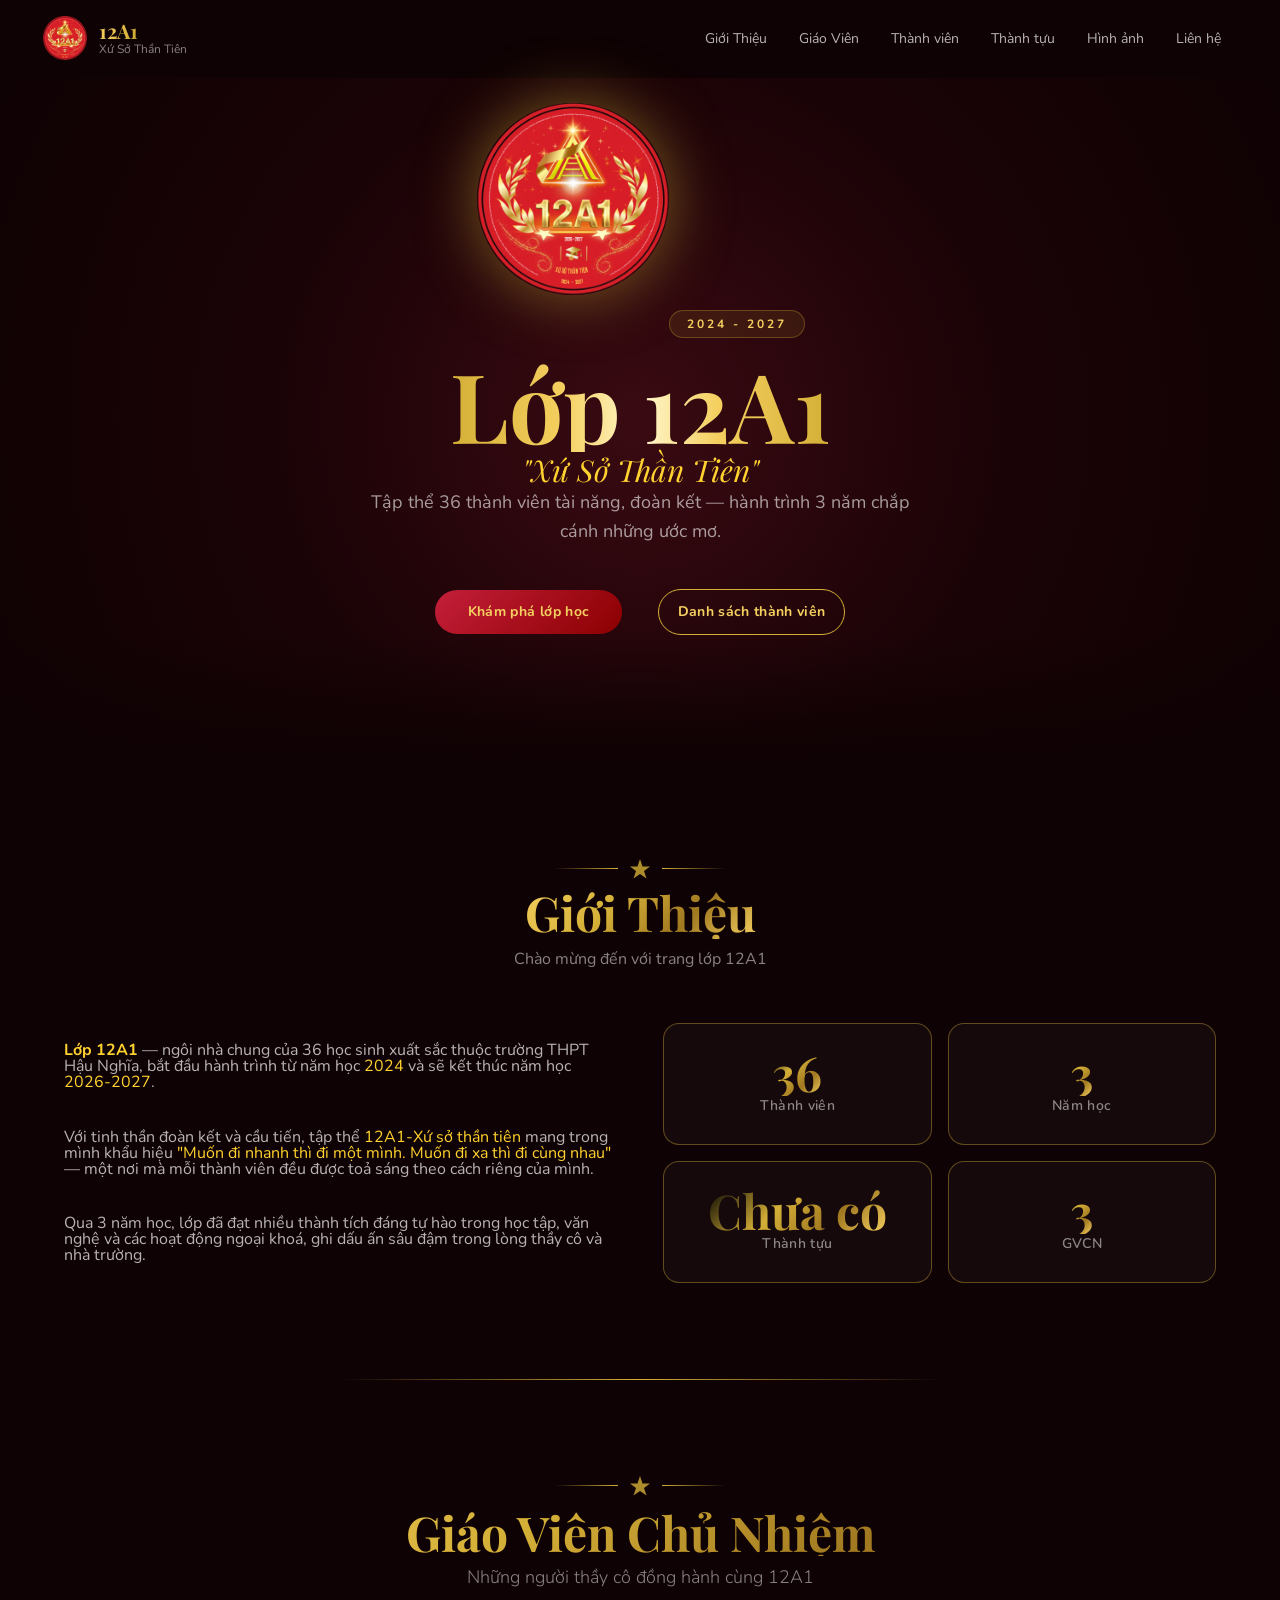
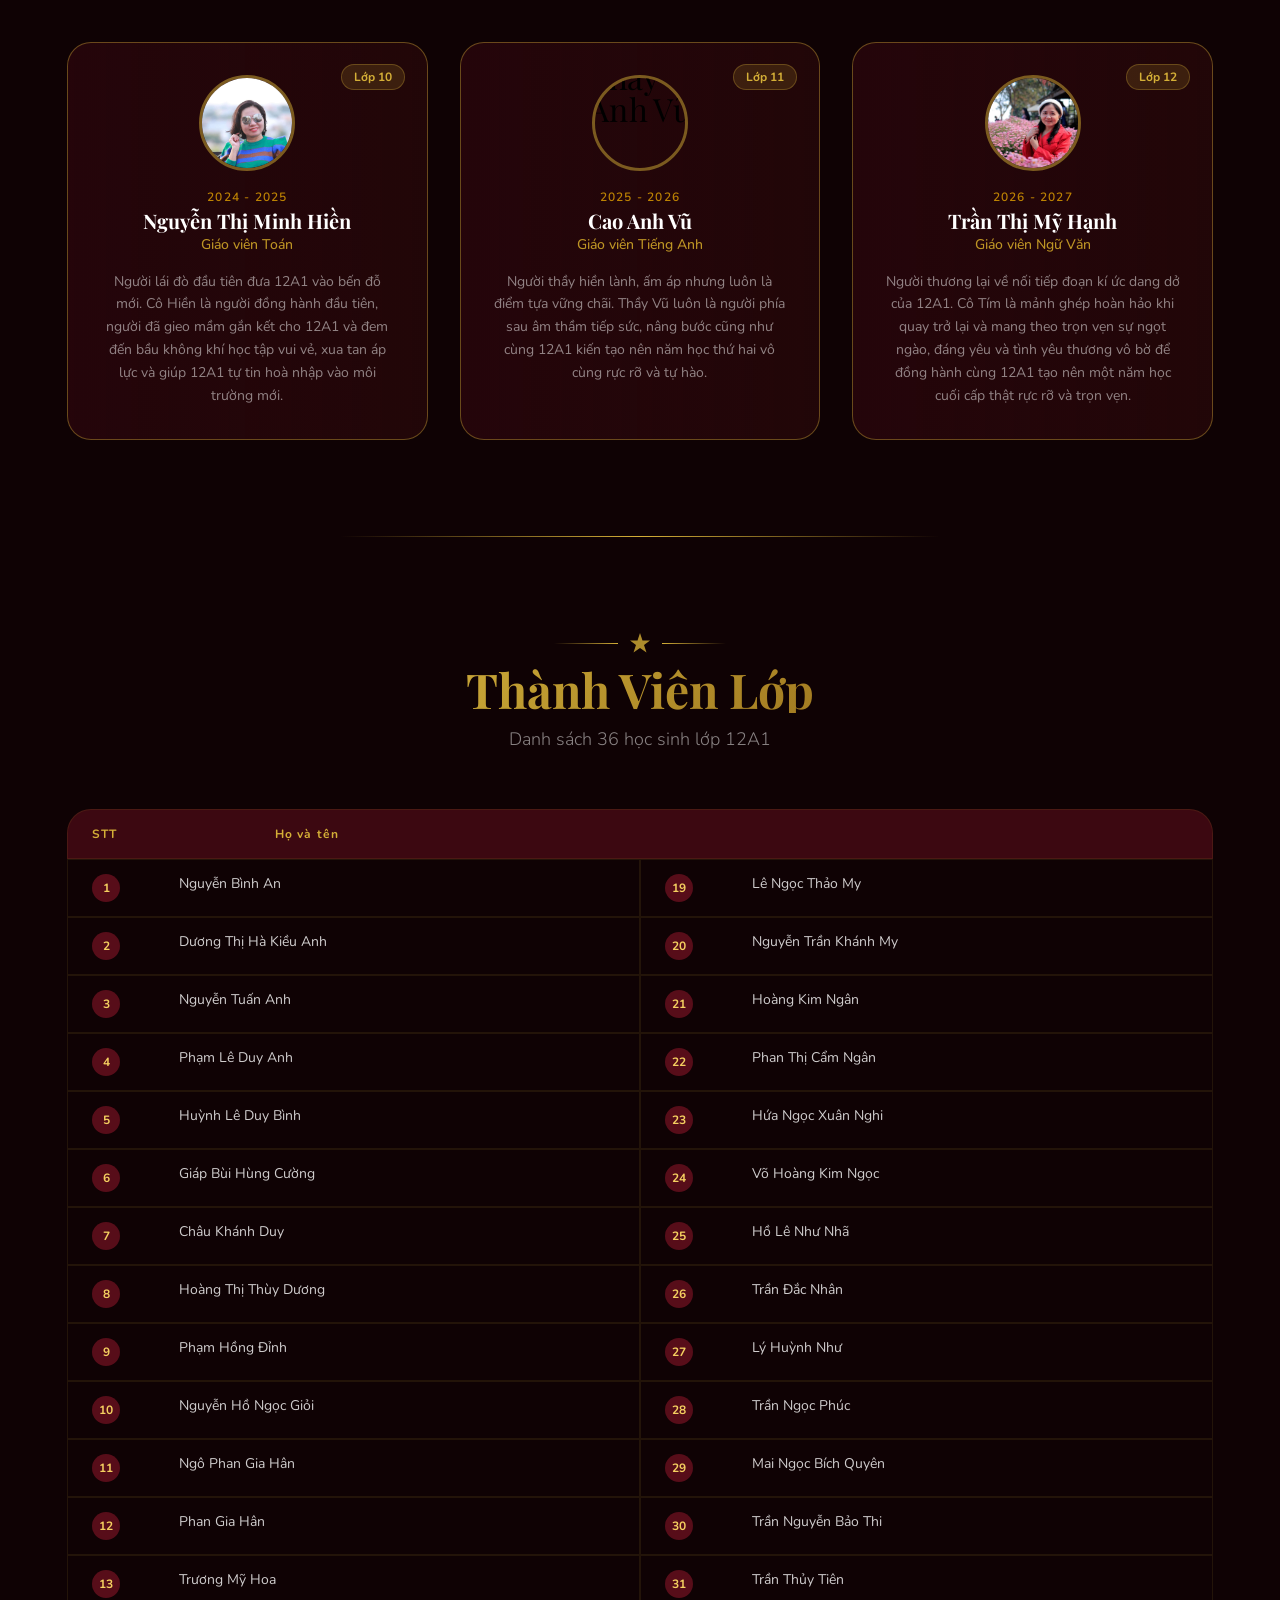
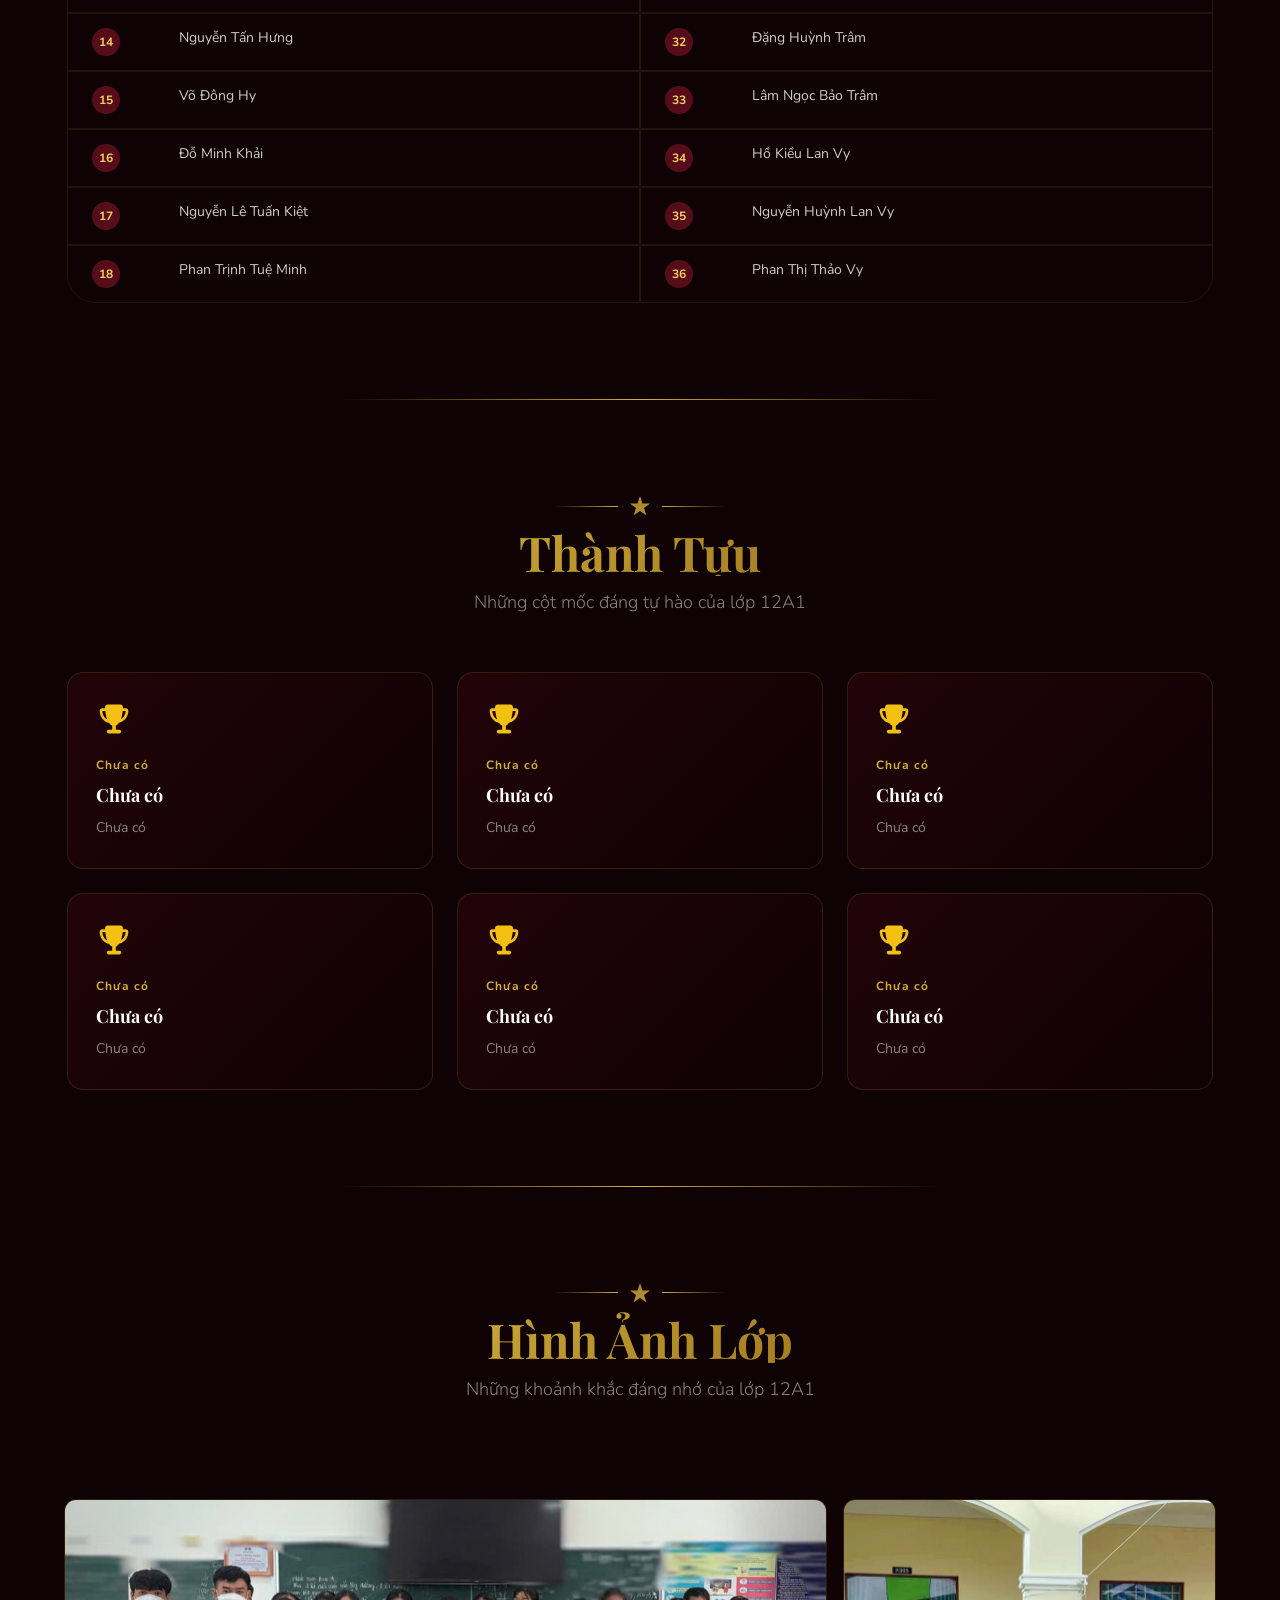
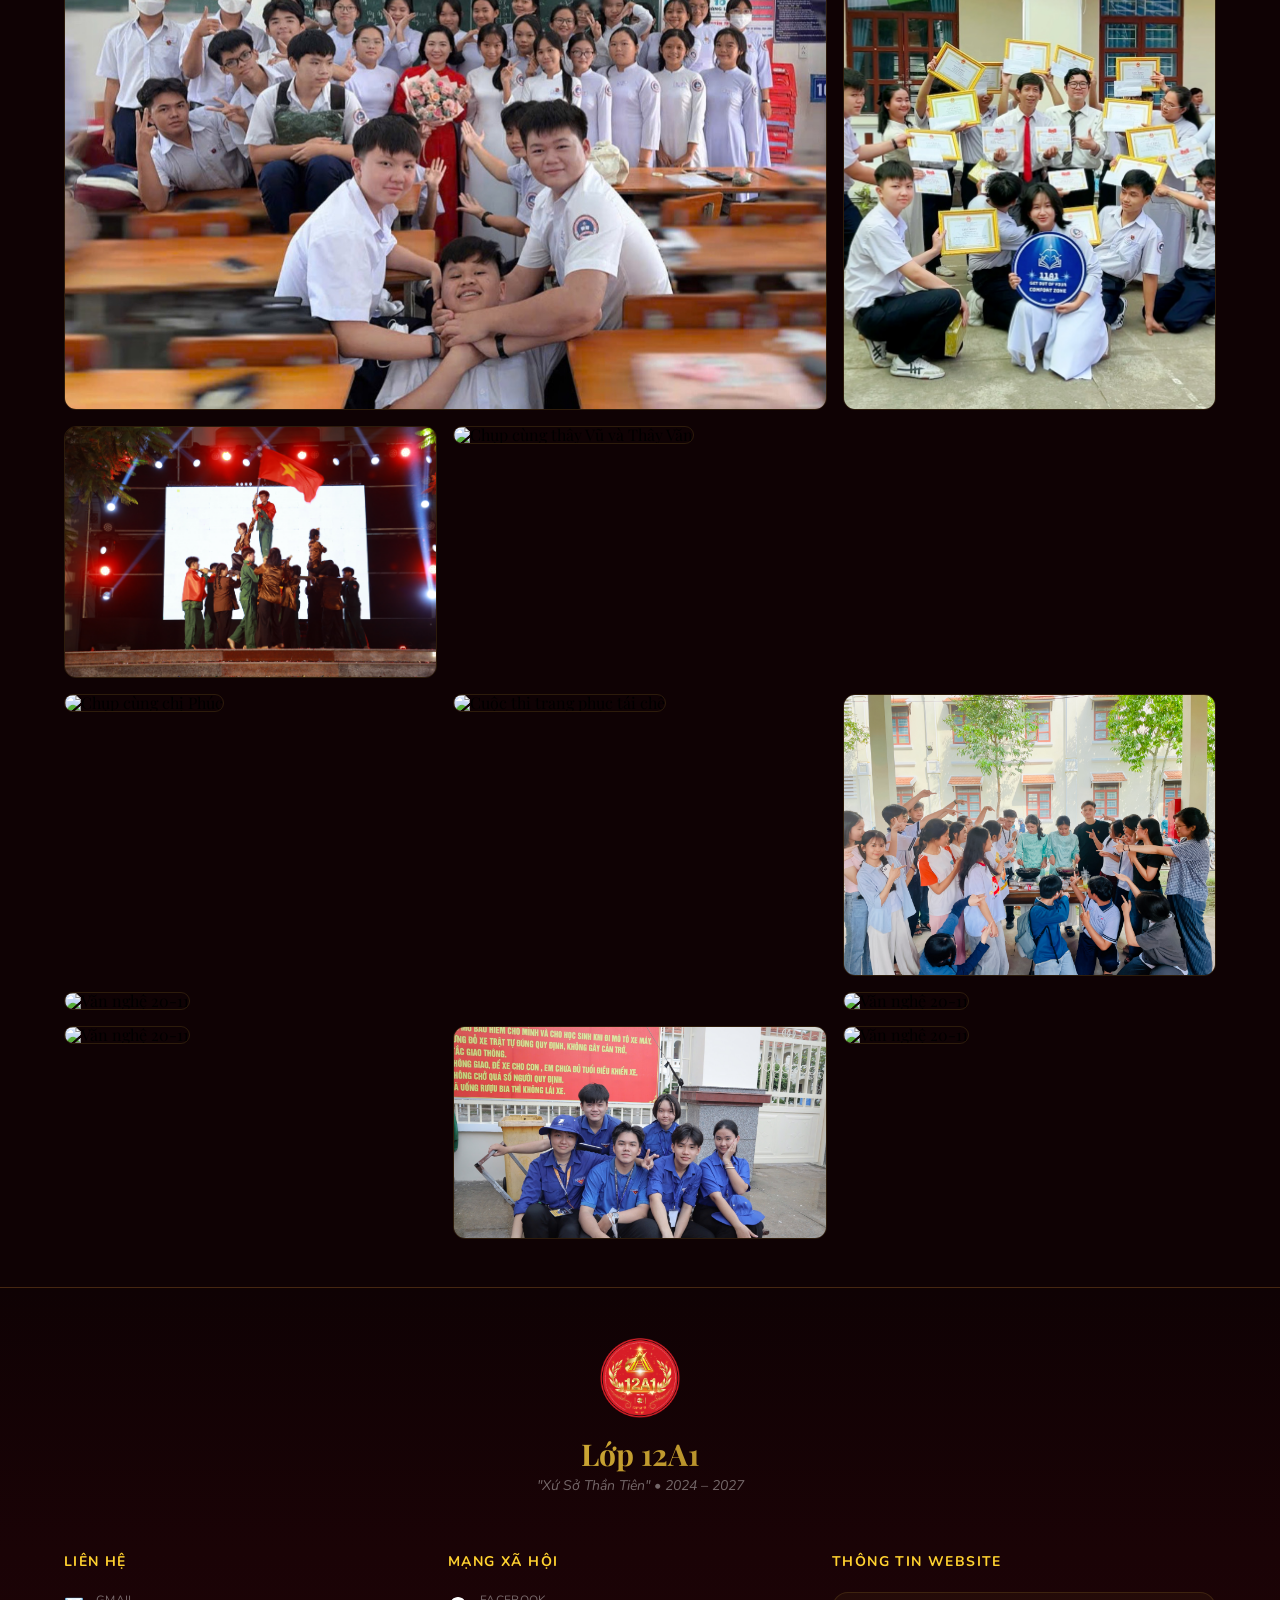
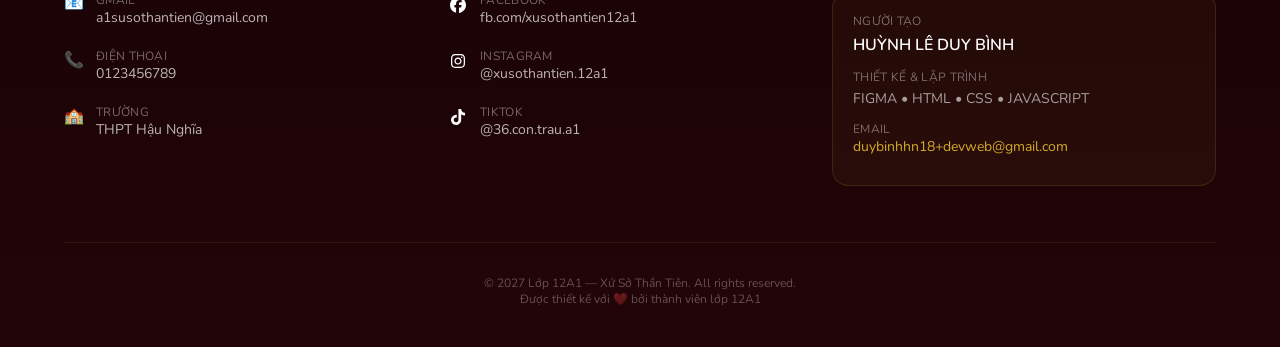
==== commit 8dd668cf: "Cập nhật link instagram" ====
--- a/index.html
+++ b/index.html
@@ -724,7 +724,7 @@
               </div>
               <div class="footer__item--text">
                 <div class="footer__item--heading">INSTAGRAM</div>
-                <a class="footer__item--text">@12a1_xstT</a>
+                <a href="https://www.instagram.com/xusothantien.12a1?igsi=MzF5dWRlcmU3Nmhn&utm_source=qr" title="Mở instagram" class="footer__item--text">@xusothantien.12a1</a>
               </div>
             </div>
             
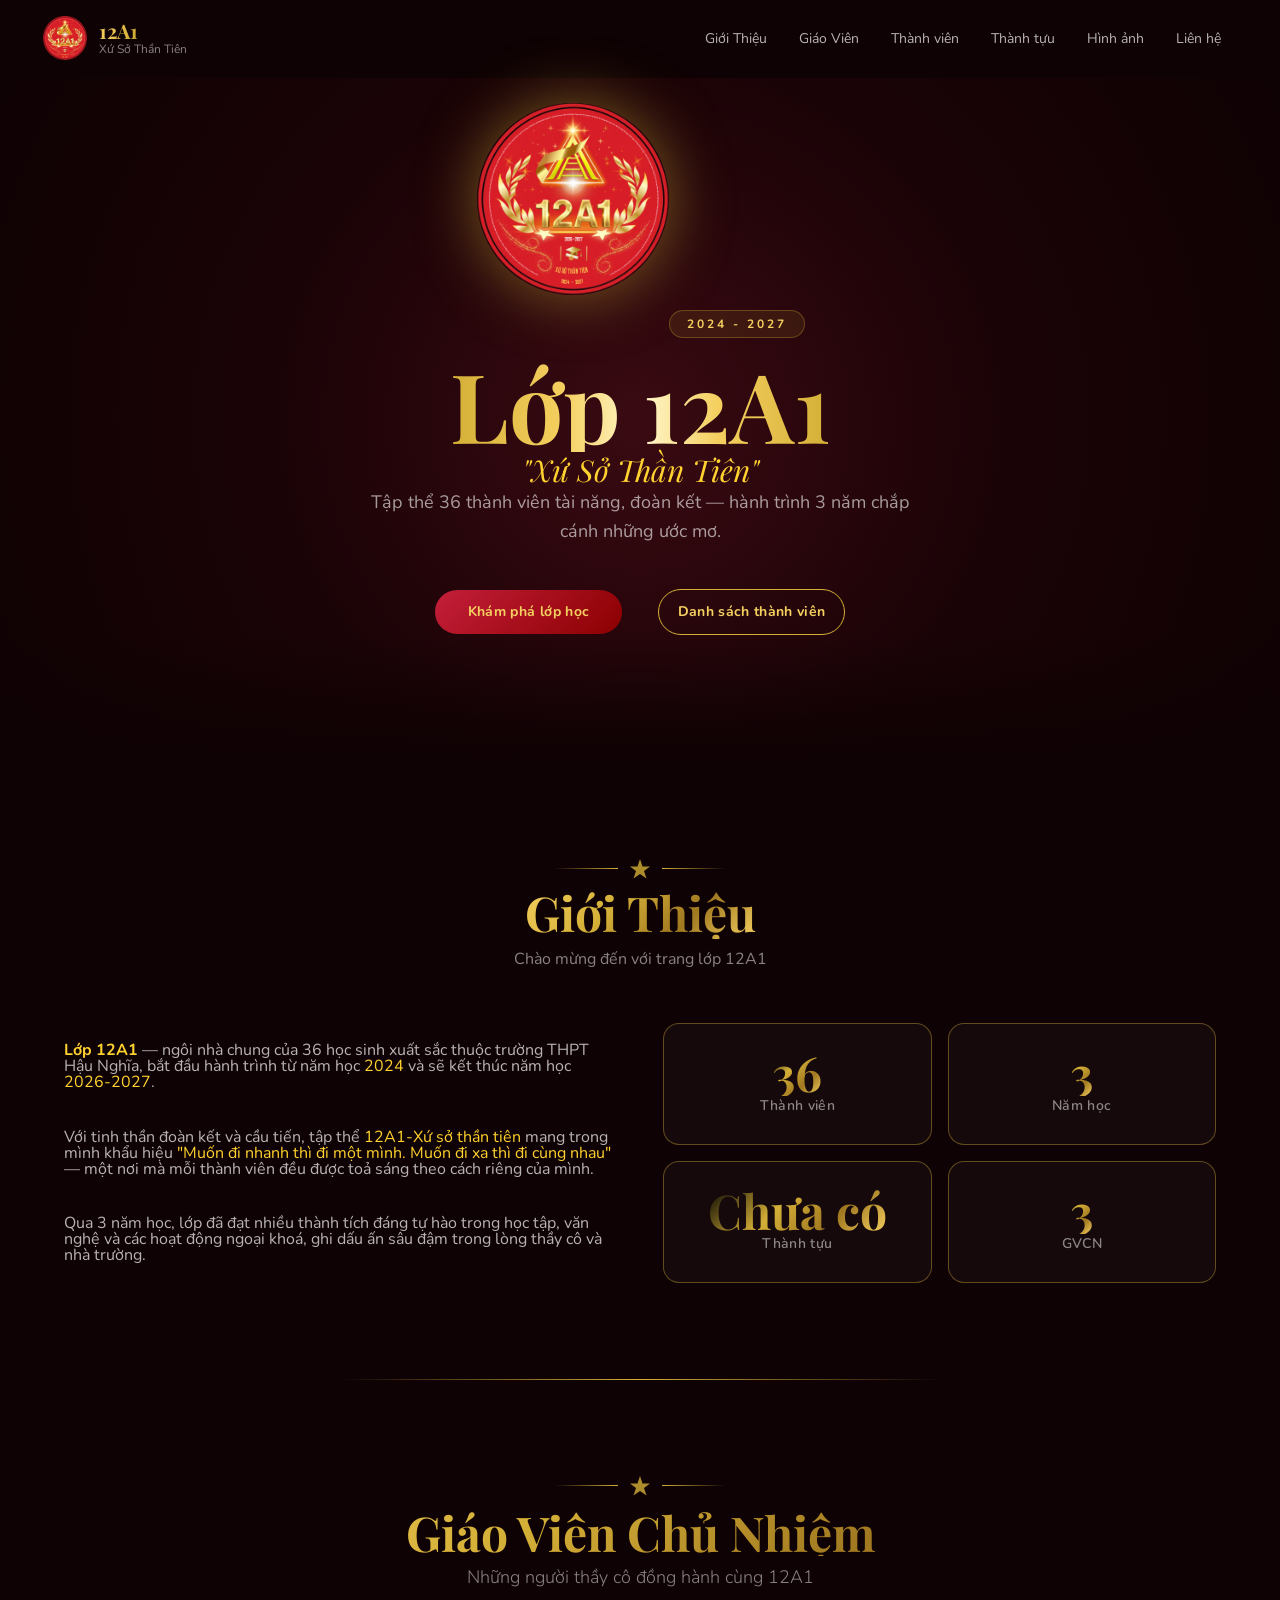
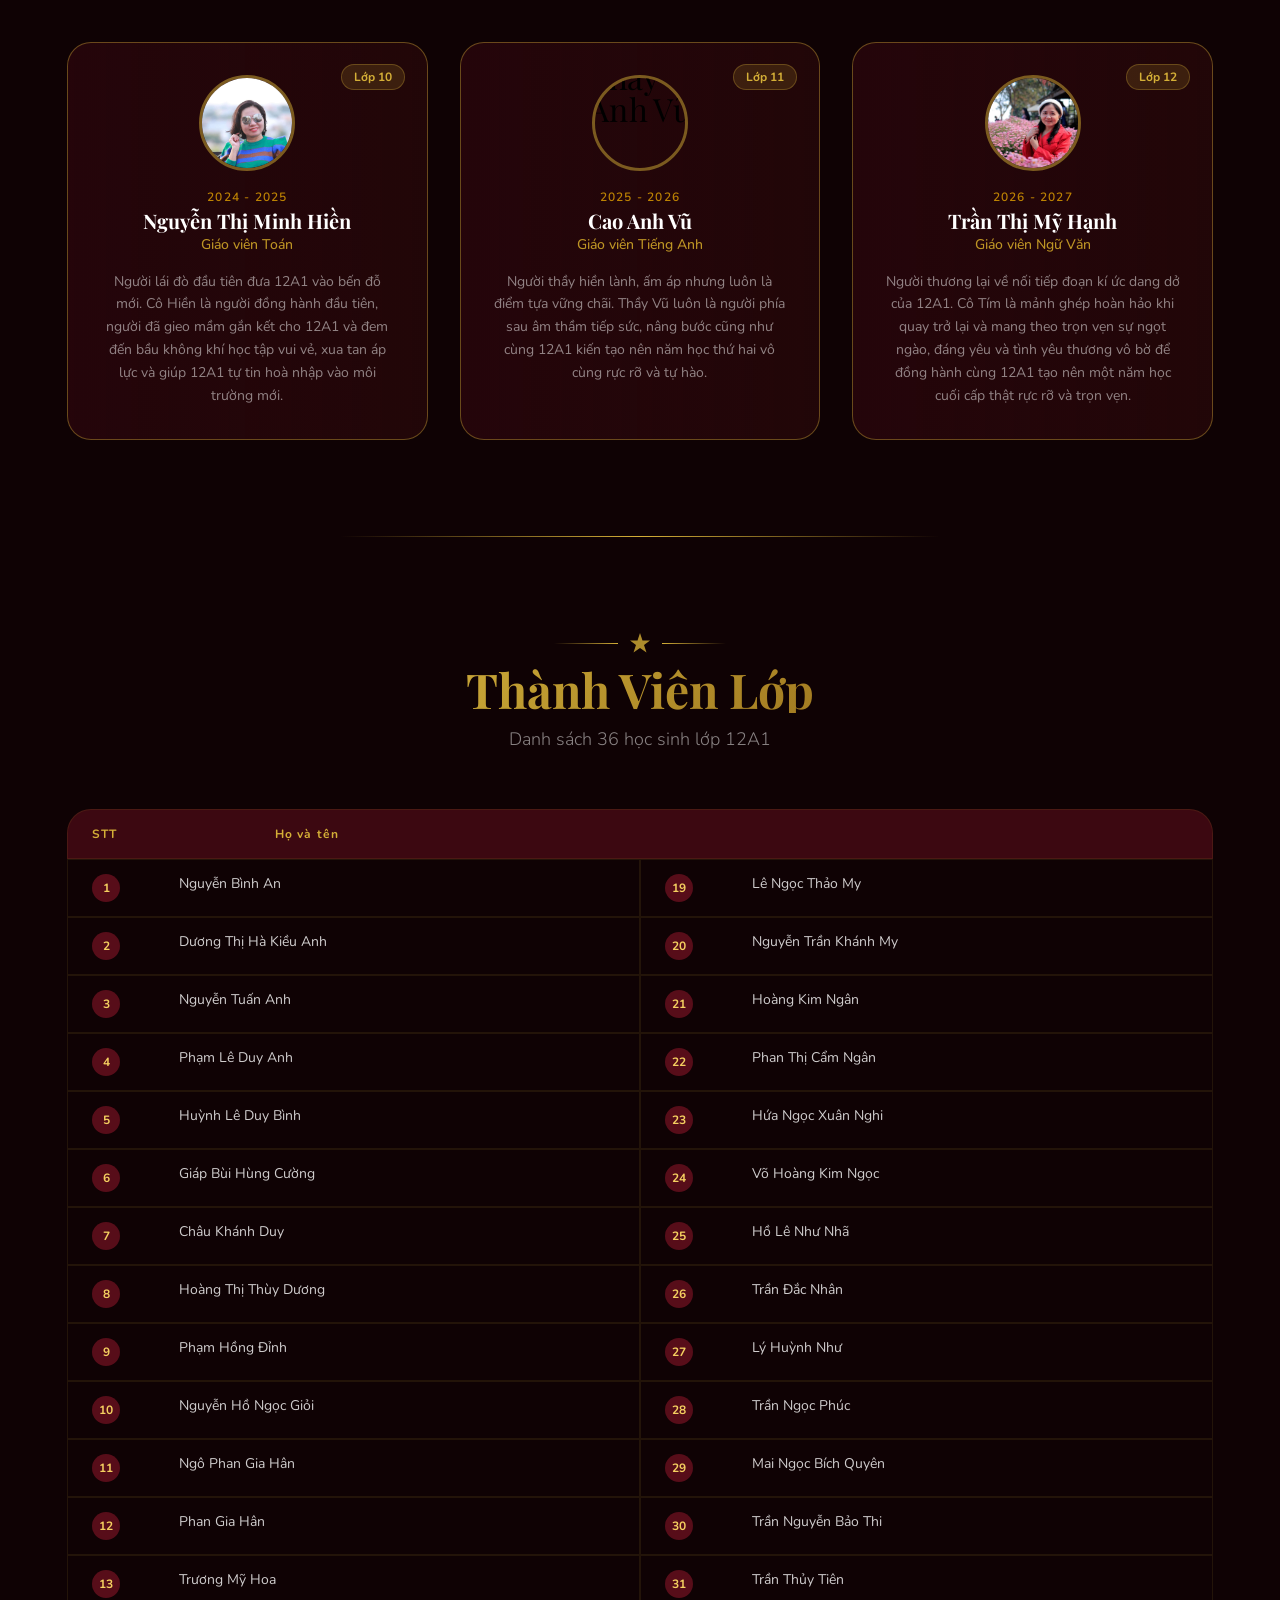
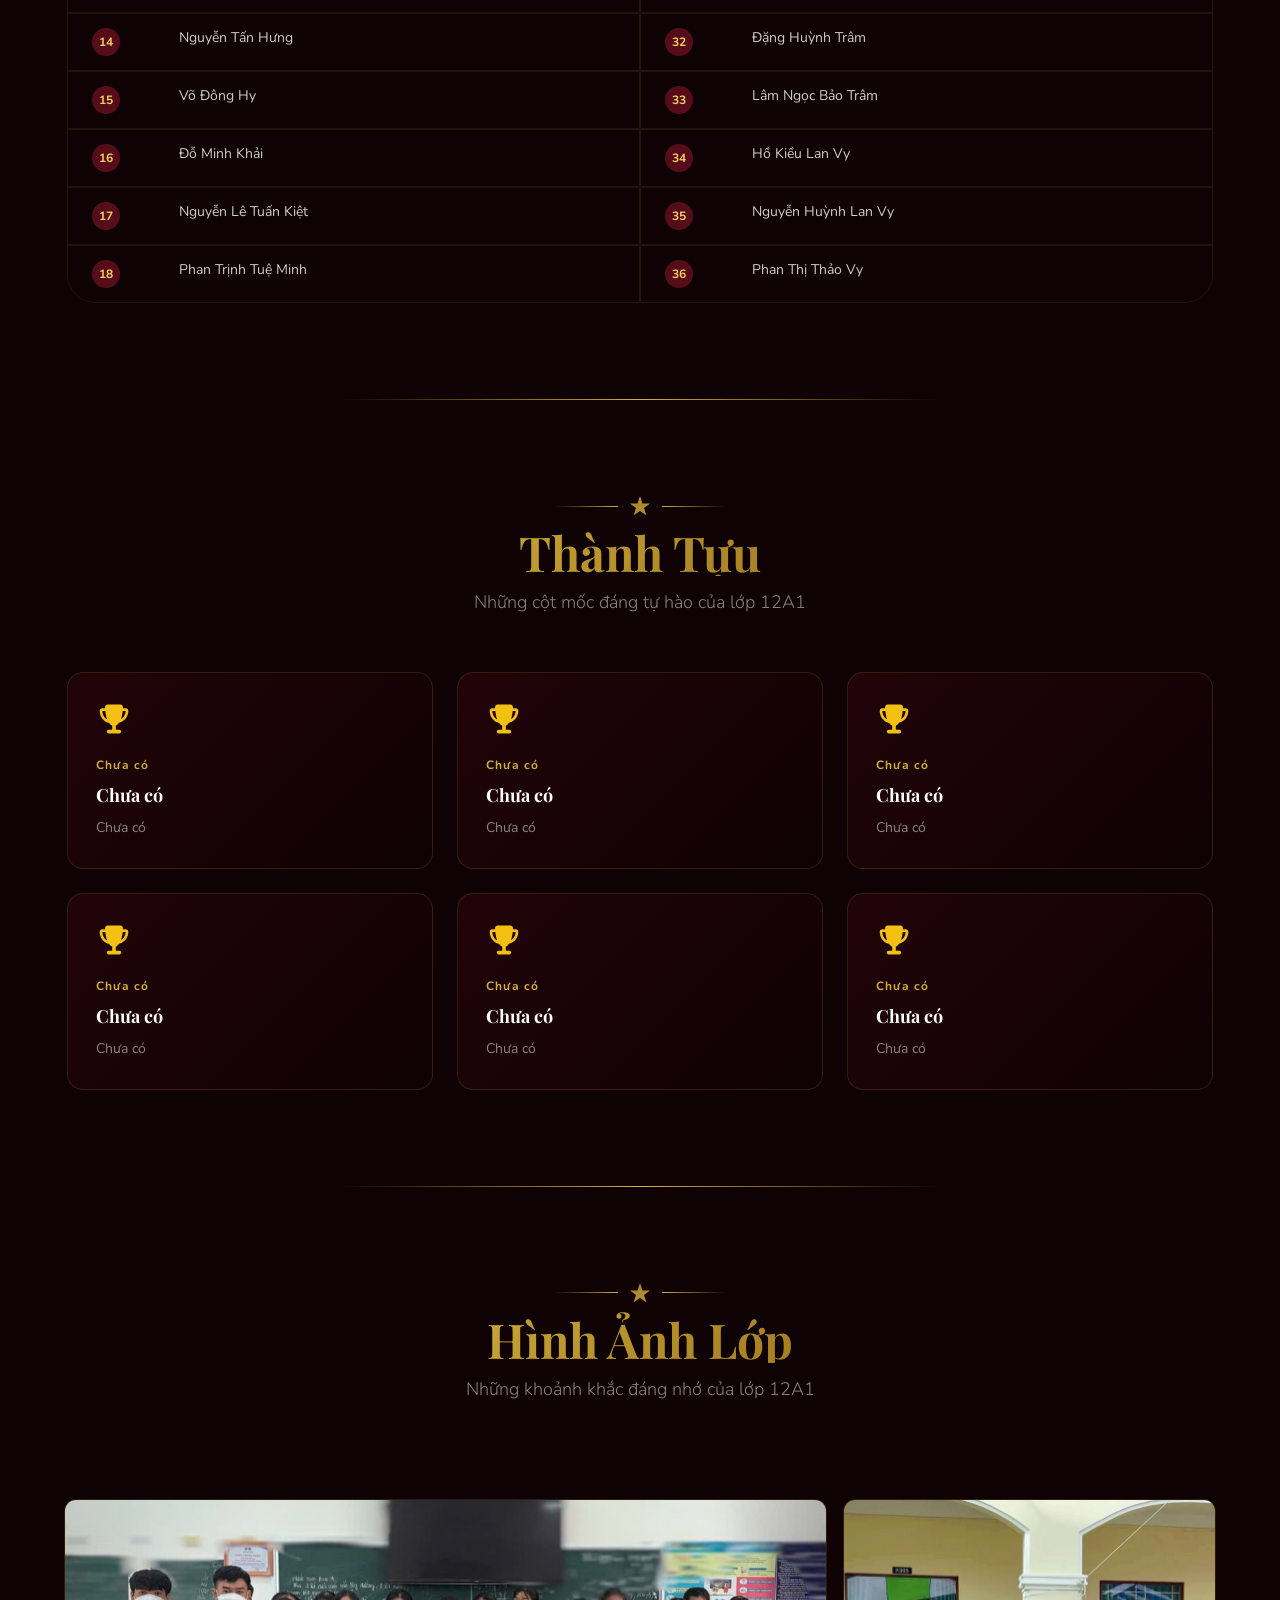
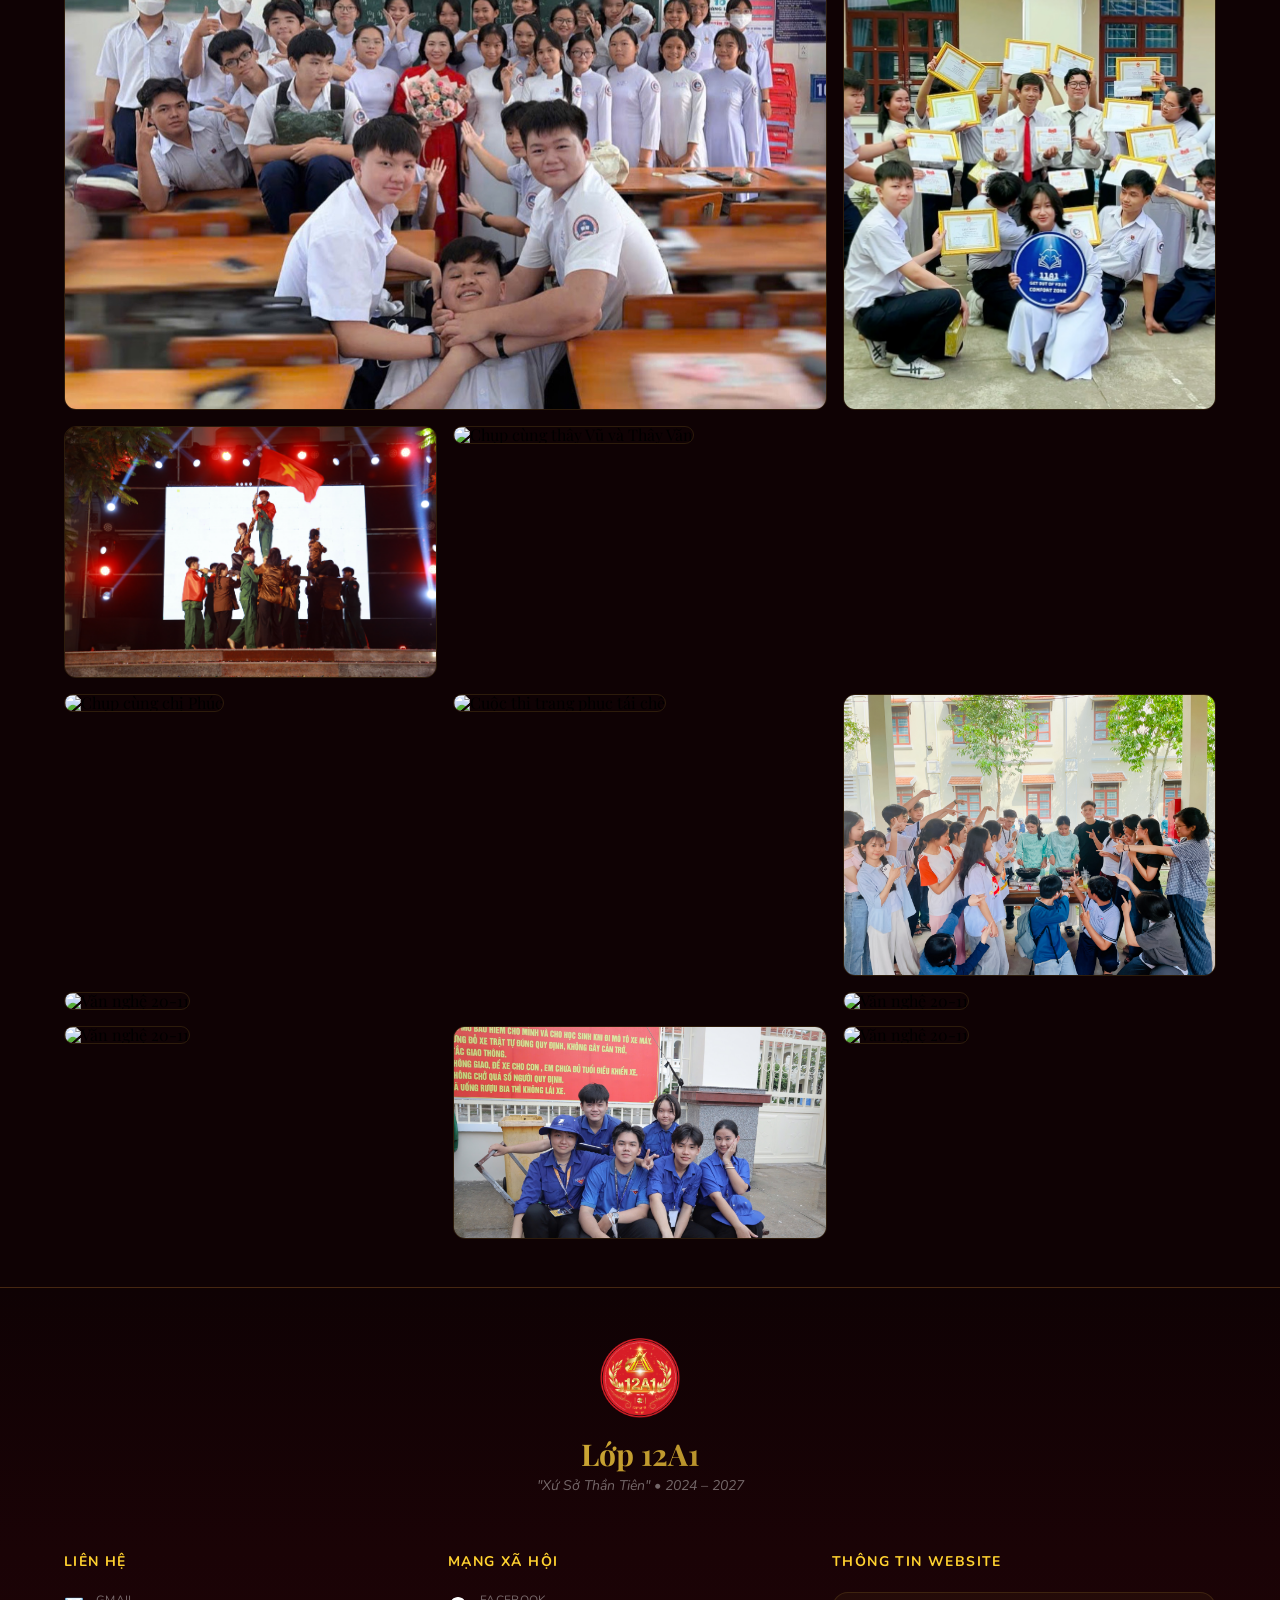
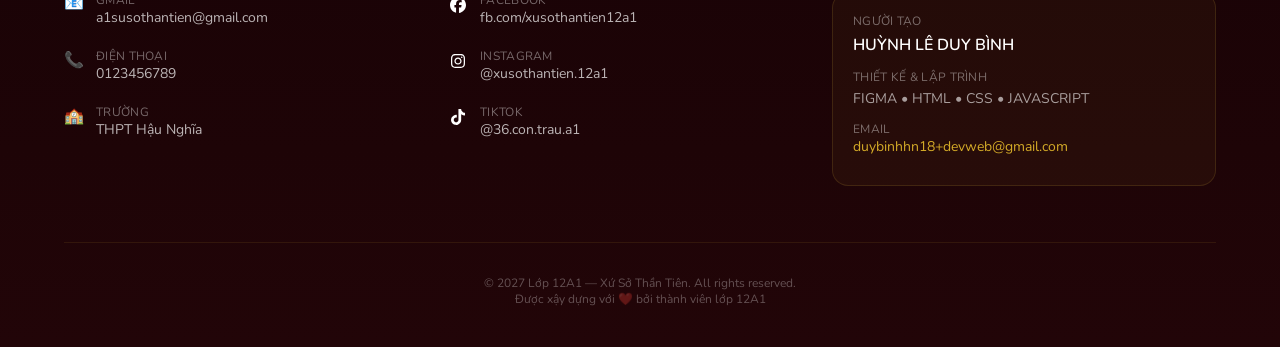
==== commit 9724d471: "Sửa nôi dung phần footer copyright" ====
--- a/index.html
+++ b/index.html
@@ -762,7 +762,7 @@
 
         <div class="footer__copyright">
           <p class="footer__copyright--title footer__copyright--title1">© 2027 Lớp 12A1 — Xứ Sở Thần Tiên. All rights reserved.</p>
-          <p class="footer__copyright--title">Được thiết kế với ❤️ bởi thành viên lớp 12A1</p>
+          <p class="footer__copyright--title">Được xậy dựng với ❤️ bởi thành viên lớp 12A1</p>
         </div>
       </div>
     </footer>  
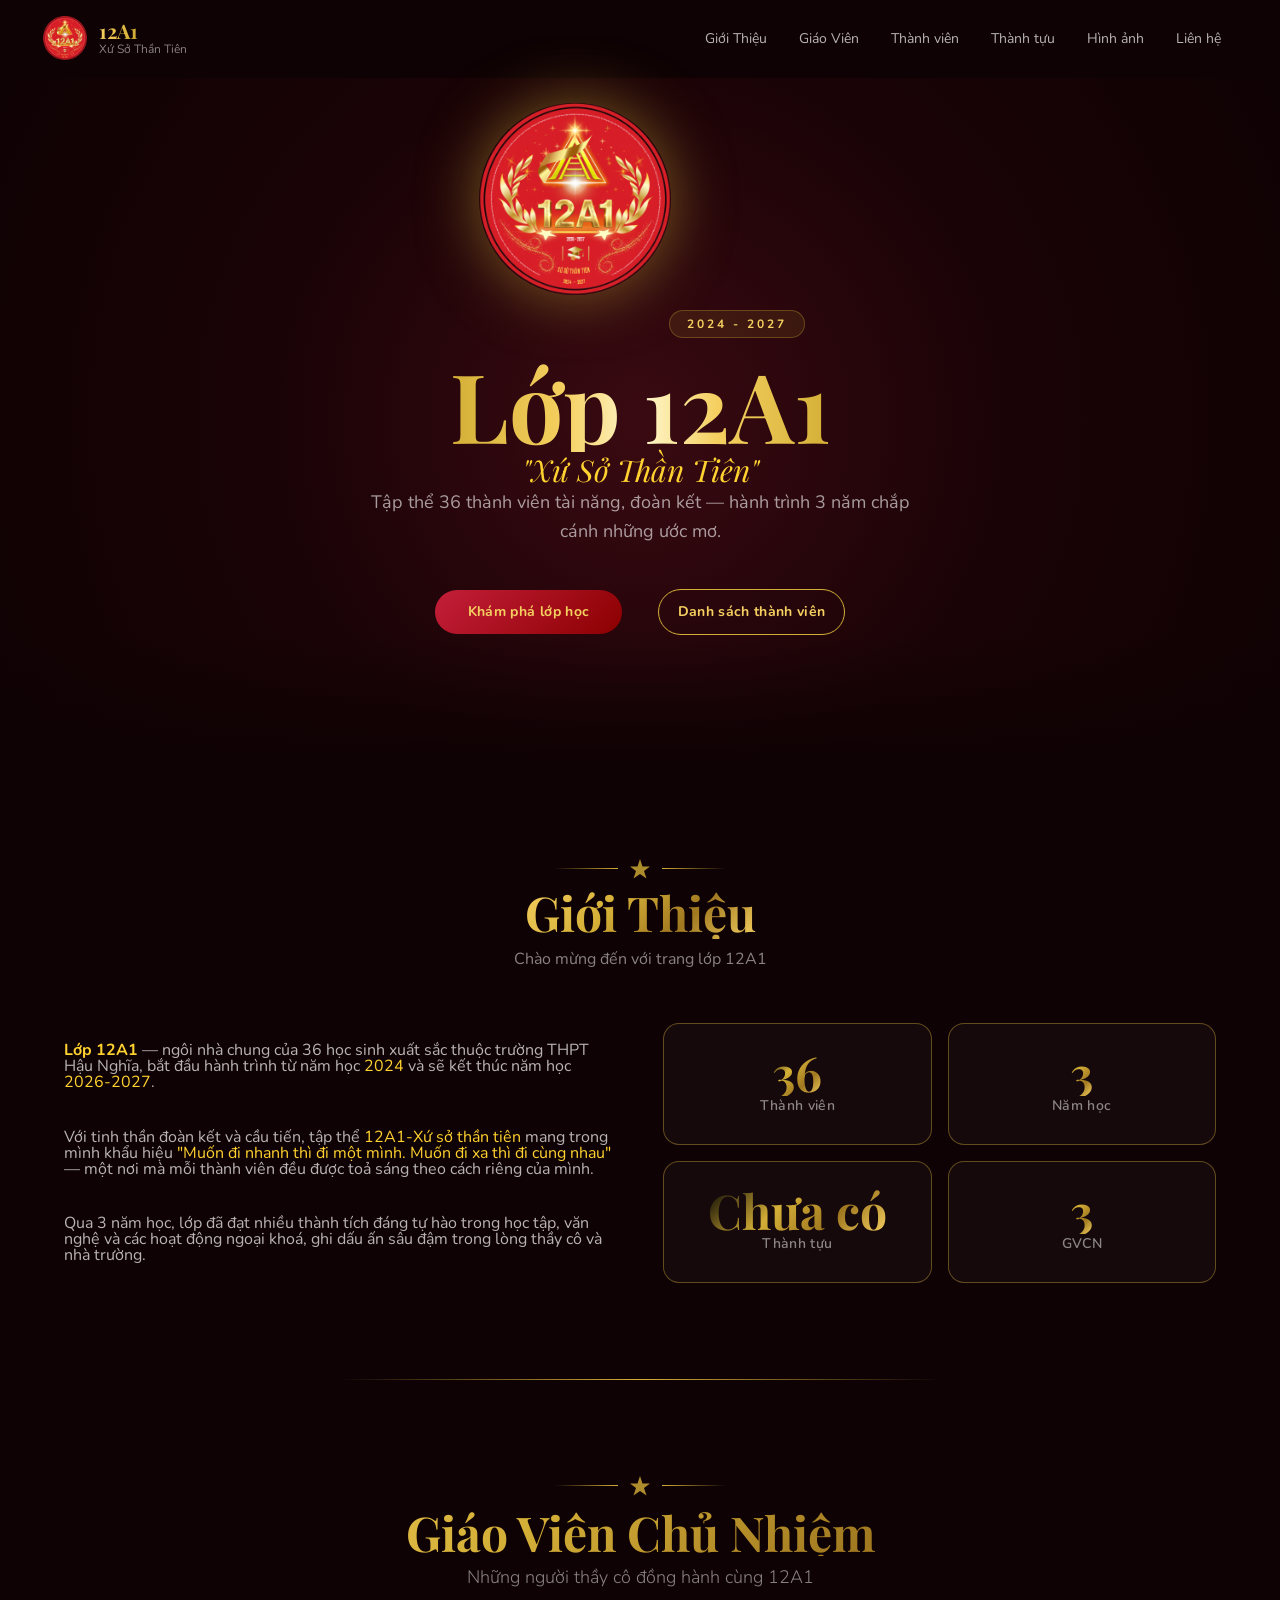
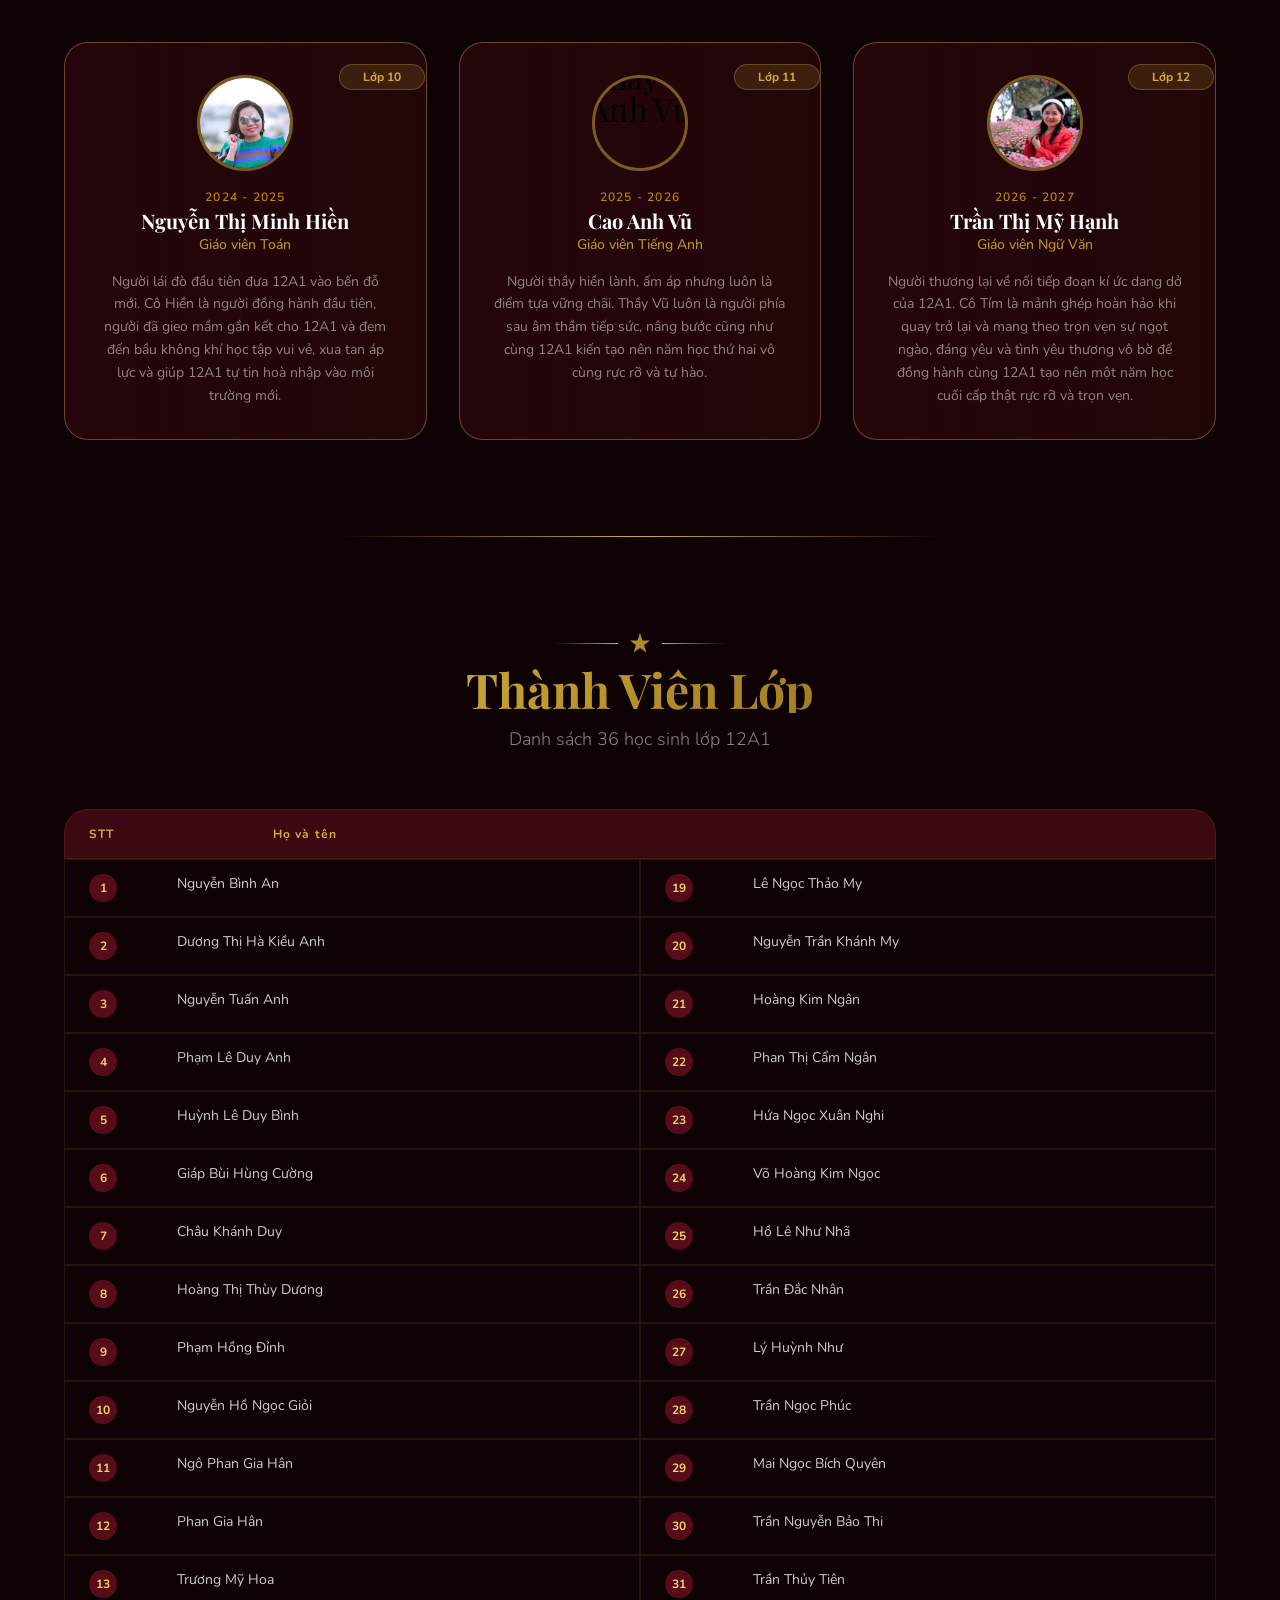
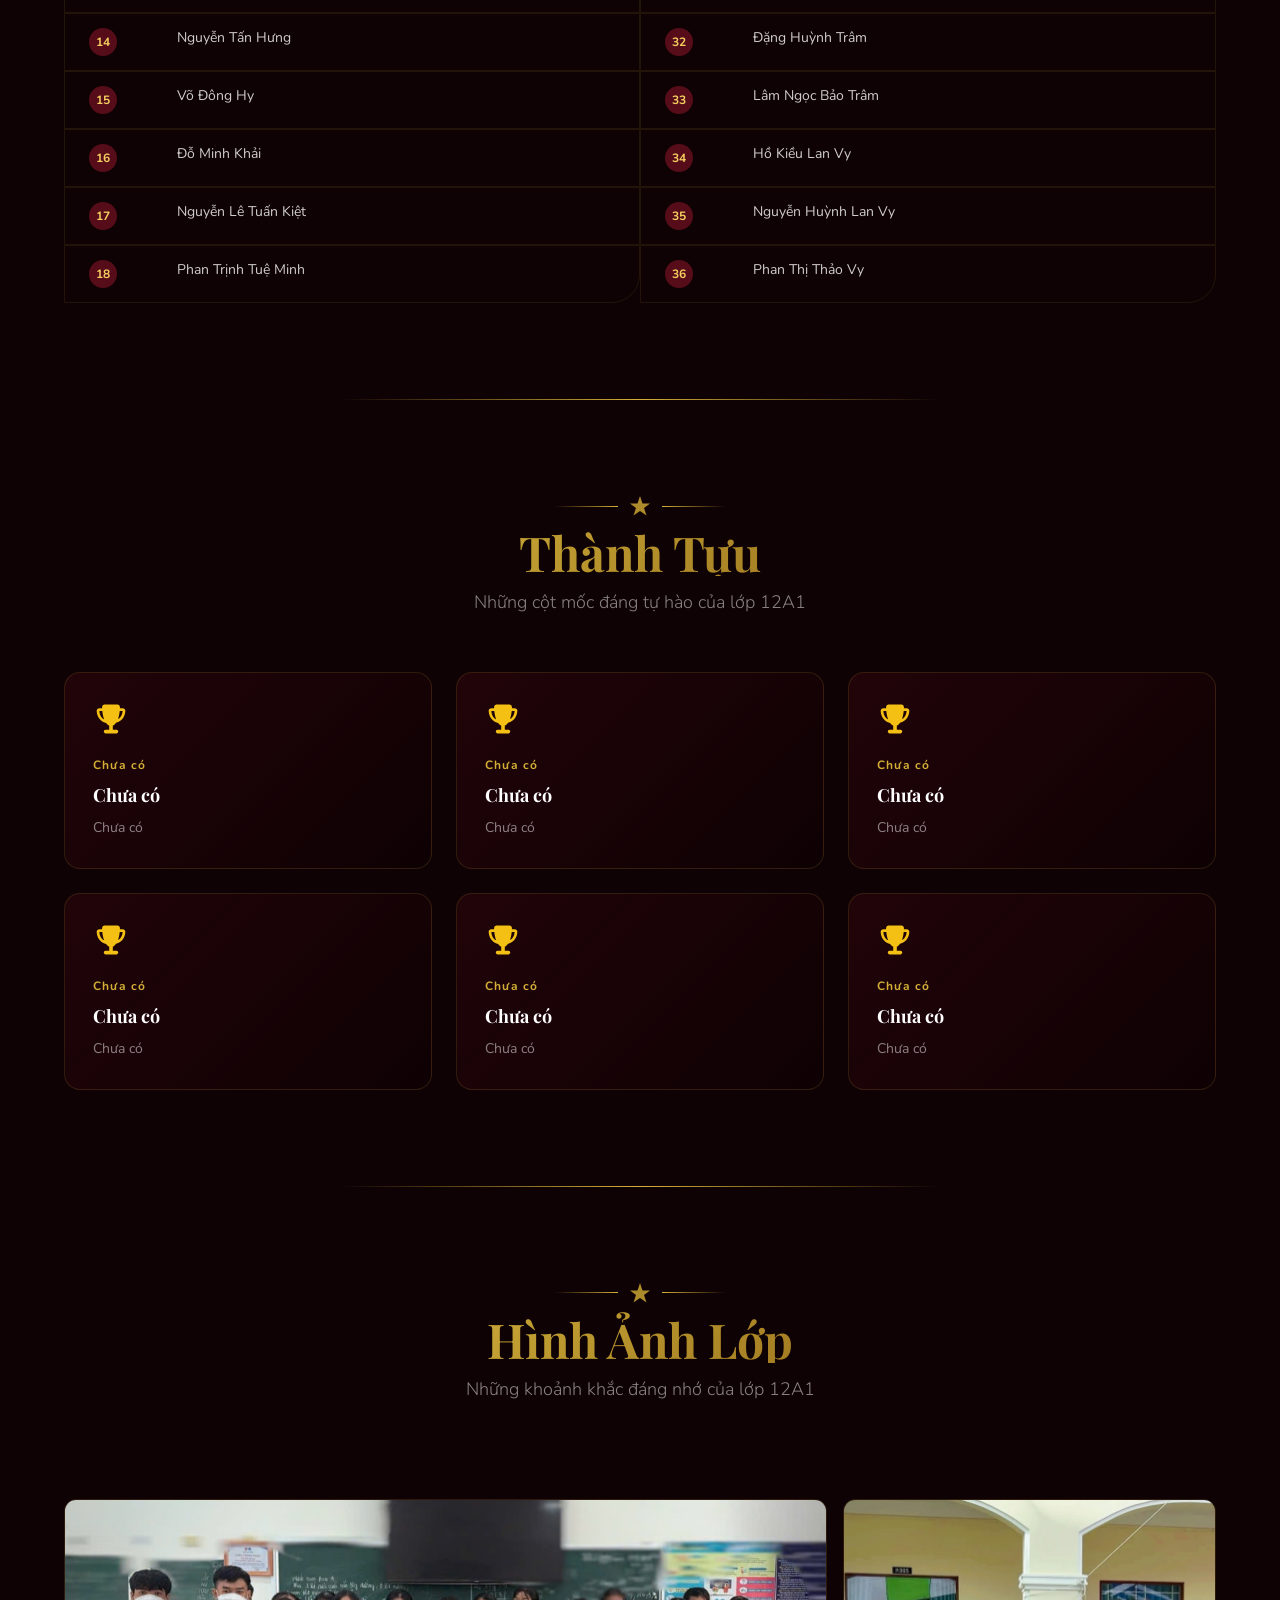
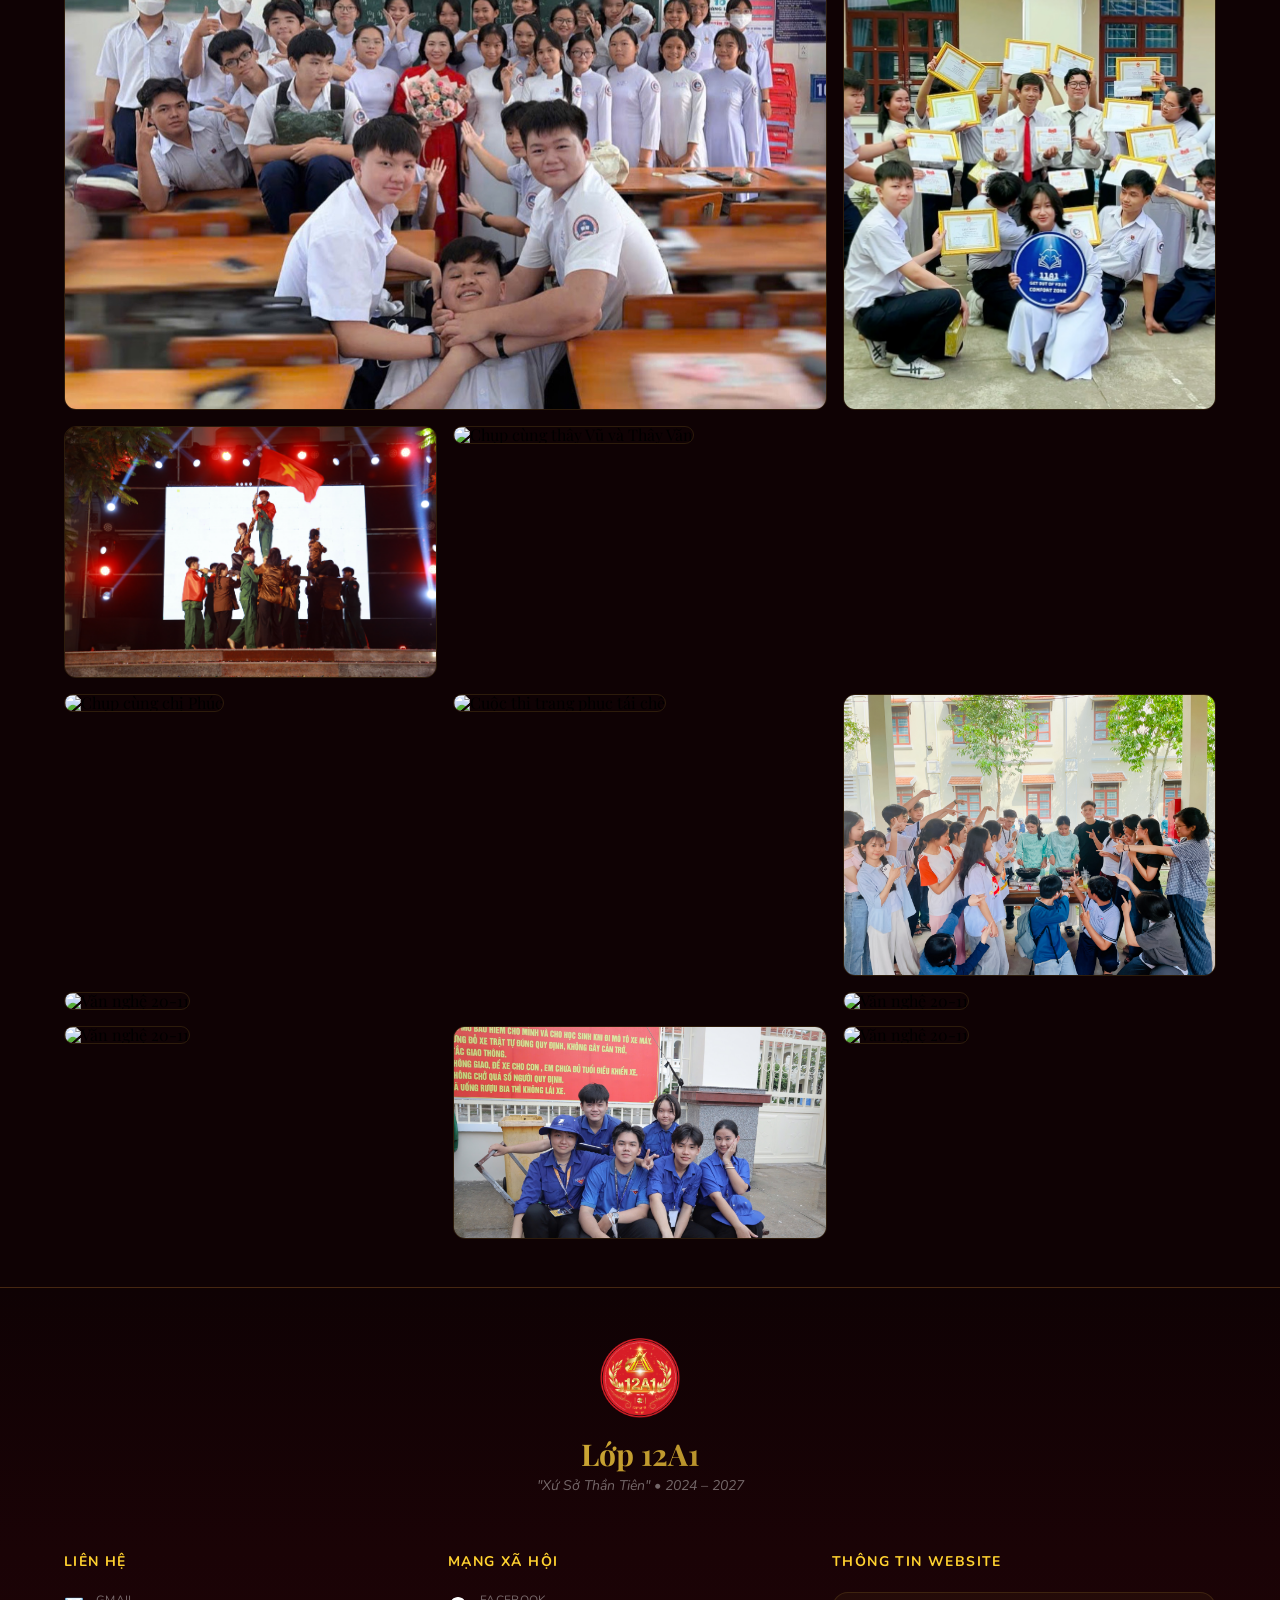
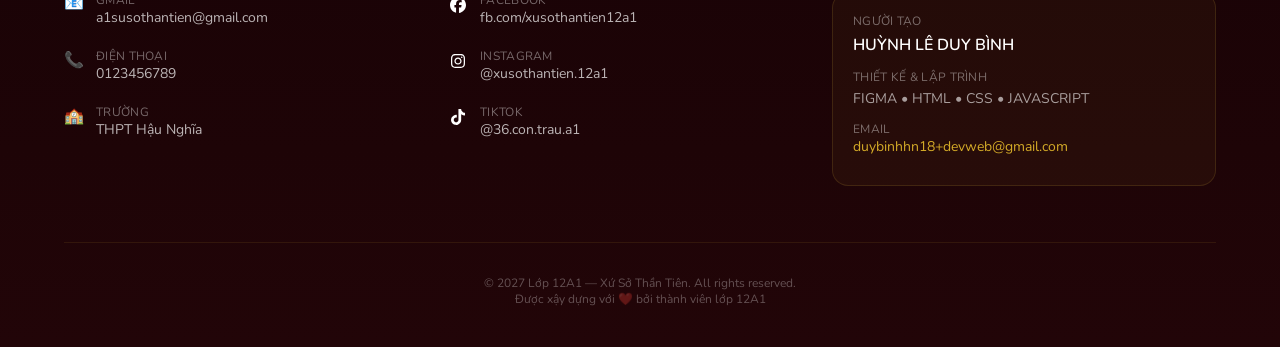
==== commit b5f2b60a: "10.3 Cập nhật giao diện mobile: chỉnh font-size các heading, kích thước logo, vị trí logo ở phần hea" ====
--- a/index.html
+++ b/index.html
@@ -369,7 +369,7 @@
               <p class="member-list__card--name">Nguyễn Lê Tuấn Kiệt</p>
             </div>
 
-            <div class="member-list__card" style="border-radius: 0 0 0 28px;">
+            <div class="member-list__card member-list__card--end-1">
               <div class="member-list__card--number-box">
                 <p class="member-list__card--number">18</p>
               </div>
@@ -495,7 +495,7 @@
               <p class="member-list__card--name">Nguyễn Huỳnh Lan Vy</p>
             </div>
 
-            <div class="member-list__card" style="border-radius: 0 0 28px 0;">
+            <div class="member-list__card member-list__card--end-2">
               <div class="member-list__card--number-box">
                 <p class="member-list__card--number">36</p>
               </div>
--- a/assets/css/style.css
+++ b/assets/css/style.css
@@ -244,7 +244,7 @@
 
 .hero .hero_media {
   margin: 0 auto;
-  width: 576px;
+  width: 50%;
   height: 253px;
 }
 
@@ -263,11 +263,13 @@
   height: 192px;
 
   position: absolute;
-  left: 124.5px;
+  left: 22%;
 }
 
 .hero .logo .year {
   display: inline-block;
+  min-width: 136px;
+
   color: #f5d060;
   font-family: var(--desc-font-family);
   font-size: 1.2rem;
@@ -282,7 +284,7 @@
   border: 1px solid rgba(212, 175, 55, 0.3);
 
   position: absolute;
-  left: 316.5px;
+  left: 55%;
   top: 207px;
 }
 
@@ -335,11 +337,16 @@
   margin-top: 42px;
   justify-content: center;
   align-items: center;
-  display: flex;
+  display: grid;
+
+  grid-template-columns: repeat(2, 187px);
+  gap: 36px;
 }
 
 .hero .action .btn_dicovery,
 .hero .action .btn_list_of_member {
+  /* width: 32%;
+  max-width: 187px; */
   letter-spacing: 0.35px;
   color: #f5d060;
 }
@@ -353,7 +360,6 @@
 }
 
 .hero .action .btn_list_of_member {
-  margin-left: 36px;
   border: 1px solid #d4af37;
 }
 
@@ -550,7 +556,7 @@
 
 /* Teacher info */
 .teacher {
-  padding: 96px 24px;
+  padding: 96px 0px;
 
   border-top: ;
 }
@@ -626,6 +632,7 @@
 .teacher__class {
   display: inline-block;
   height: 26px;
+  min-width: 86px;
 
   padding: 4px 12px;
   border-radius: 999px;
@@ -633,8 +640,6 @@
   
   background: rgba(212, 175, 55, 0.15);
 
-  margin-right: auto;
-
   position: absolute;
   top: 21px;
   left: 76%;
@@ -733,7 +738,7 @@
 
 /* Member list */
 .member-list {
-  padding: 96px 24px;
+  padding: 96px 0px;
 }
 
 .member-list__header {
@@ -872,9 +877,14 @@
   color: #F5D060;
 }
 
+.member-list__card--end-1,
+.member-list__card--end-2 {
+  border-radius: 0 0 28px 0;
+}
+
 /* achievement */
 .achievement {
-  padding: 96px 24px;
+  padding: 96px 0px;
 }
 
 .achievement__header {
--- a/assets/css/style-mobile.css
+++ b/assets/css/style-mobile.css
@@ -11,6 +11,20 @@
 }
 
 @media (max-width: 797px) {
+  /* dung chung */
+  .main-content {
+    width: 688px;
+    max-width: calc(100% - 48px);
+  }
+
+  .info .info-header .info-heading,
+  .teacher__heading--title,
+  .member-list__heading .achievement__heading {
+    font-size: 3.6rem;
+    line-height: 4rem;
+  }
+
+  /* nav */
   .nav__big {
     display: none;
   }
@@ -19,6 +33,34 @@
     display: block;
   }
 
+  /* hero */
+  .hero .hero_media {
+    height: 205px;
+  }
+
+  .hero .logo img {
+    width: 144px;
+    height: 144px;
+
+    left: 15%;
+  }
+
+  .hero .logo .year {
+    left: 51%;
+    top: 159px;
+  }
+
+  .hero .hero_title {
+    font-size: 6rem;
+    line-height: 6rem;
+  }
+
+  .hero .hero_label {
+    font-size: 2.4rem;
+    line-height: 3.2rem;
+  }
+
+  /* info */
   .info .info-body {
     flex-direction: column;
     align-items: center;
@@ -39,4 +81,143 @@
   .info .info-body .body-content .desc3 {
     padding-top: 20px;
   }
-}
+
+  /* teacher */
+  .teacher__content {
+    grid-template-columns: repeat(1, minmax(0, 1fr));
+    grid-template-rows: repeat(3, minmax(0, 1fr));
+  }
+
+  /* member-list */
+  .member-list__table--body {
+    grid-template-rows: repeat(36, minmax(0, 1fr));
+    grid-template-columns: repeat(1, minmax(0, 1fr));
+  }
+
+  /* member-list */
+  .member-list__card--end-1 {
+    border-radius: 0;
+  }
+
+  .member-list__card--end-2 {
+    border-radius: 0 0 28px 28px;
+  }
+
+  /* achievement */
+  .achievement__body {
+    grid-template-columns: repeat(1, minmax(0, 1fr));
+    /* grid-template-rows: repeat(1, minmax(6, 1fr)); */
+  }
+
+  /* picture */
+  .picture__body {
+    grid-template-columns: repeat(2, minmax(0, 1fr));
+  }
+
+  .picture__img--2 {
+    grid-column-start: 1;
+    grid-column-end: 2;
+    grid-row-start: 2;
+    grid-row-end: 3;
+  }
+
+  .picture__img--3 {
+    grid-column-start: 2;
+    grid-column-end: 3;
+    grid-row-start: 2;
+    grid-row-end: 3;
+  }
+
+  .picture__img--4 {
+    grid-column-start: 1;
+    grid-column-end: 3;
+    grid-row-start: 3;
+    grid-row-end: 4;
+  }
+
+  .picture__img--5 {
+    grid-column-start: 1;
+    grid-column-end: 2;
+    grid-row-start: 4;
+    grid-row-end: 5;
+  }
+
+  .picture__img--6 {
+    grid-column-start: 2;
+    grid-column-end: 3;
+    grid-row-start: 4;
+    grid-row-end: 5;
+  }
+
+  .picture__img--7 {
+    grid-column-start: 1;
+    grid-column-end: 3;
+    grid-row-start: 5;
+    grid-row-end: 6;
+  }
+
+  .picture__img--8 {
+    grid-column-start: 1;
+    grid-column-end: 2;
+    grid-row-start: 6;
+    grid-row-end: 7;
+  }
+
+  .picture__img--9 {
+    grid-column-start: 2;
+    grid-column-end: 3;
+    grid-row-start: 6;
+    grid-row-end: 7;
+  }
+
+  .picture__img--10 {
+    grid-column-start: 1;
+    grid-column-end: 3;
+    grid-row-start: 7;
+    grid-row-end: 8;
+  }
+
+  .picture__img--11 {
+    grid-column-start: 1;
+    grid-column-end: 2;
+    grid-row-start: 8;
+    grid-row-end: 9;
+  }
+
+  .picture__img--12 {
+    grid-column-start: 2;
+    grid-column-end: 3;
+    grid-row-start: 8;
+    grid-row-end: 9;
+  }
+
+  /* footer */
+  .footer__contact-section {
+    grid-template-columns: repeat(1, 1fr);
+
+    gap: 40px;
+  }
+}
+
+@media (max-width: 446px) {
+  .hero .action {
+    grid-template-columns: repeat(1, 187px);
+    gap: 24px;
+  }
+}
+
+@media (max-width: 400px) {
+  .hero .logo img {
+    left: 15%;
+  }
+
+  .hero .logo .year {
+    left: 17%;
+  }
+}
+
+/* @media (max-width: 480px) {
+  .teacher__class {
+    left: 65%;
+  }
+} */
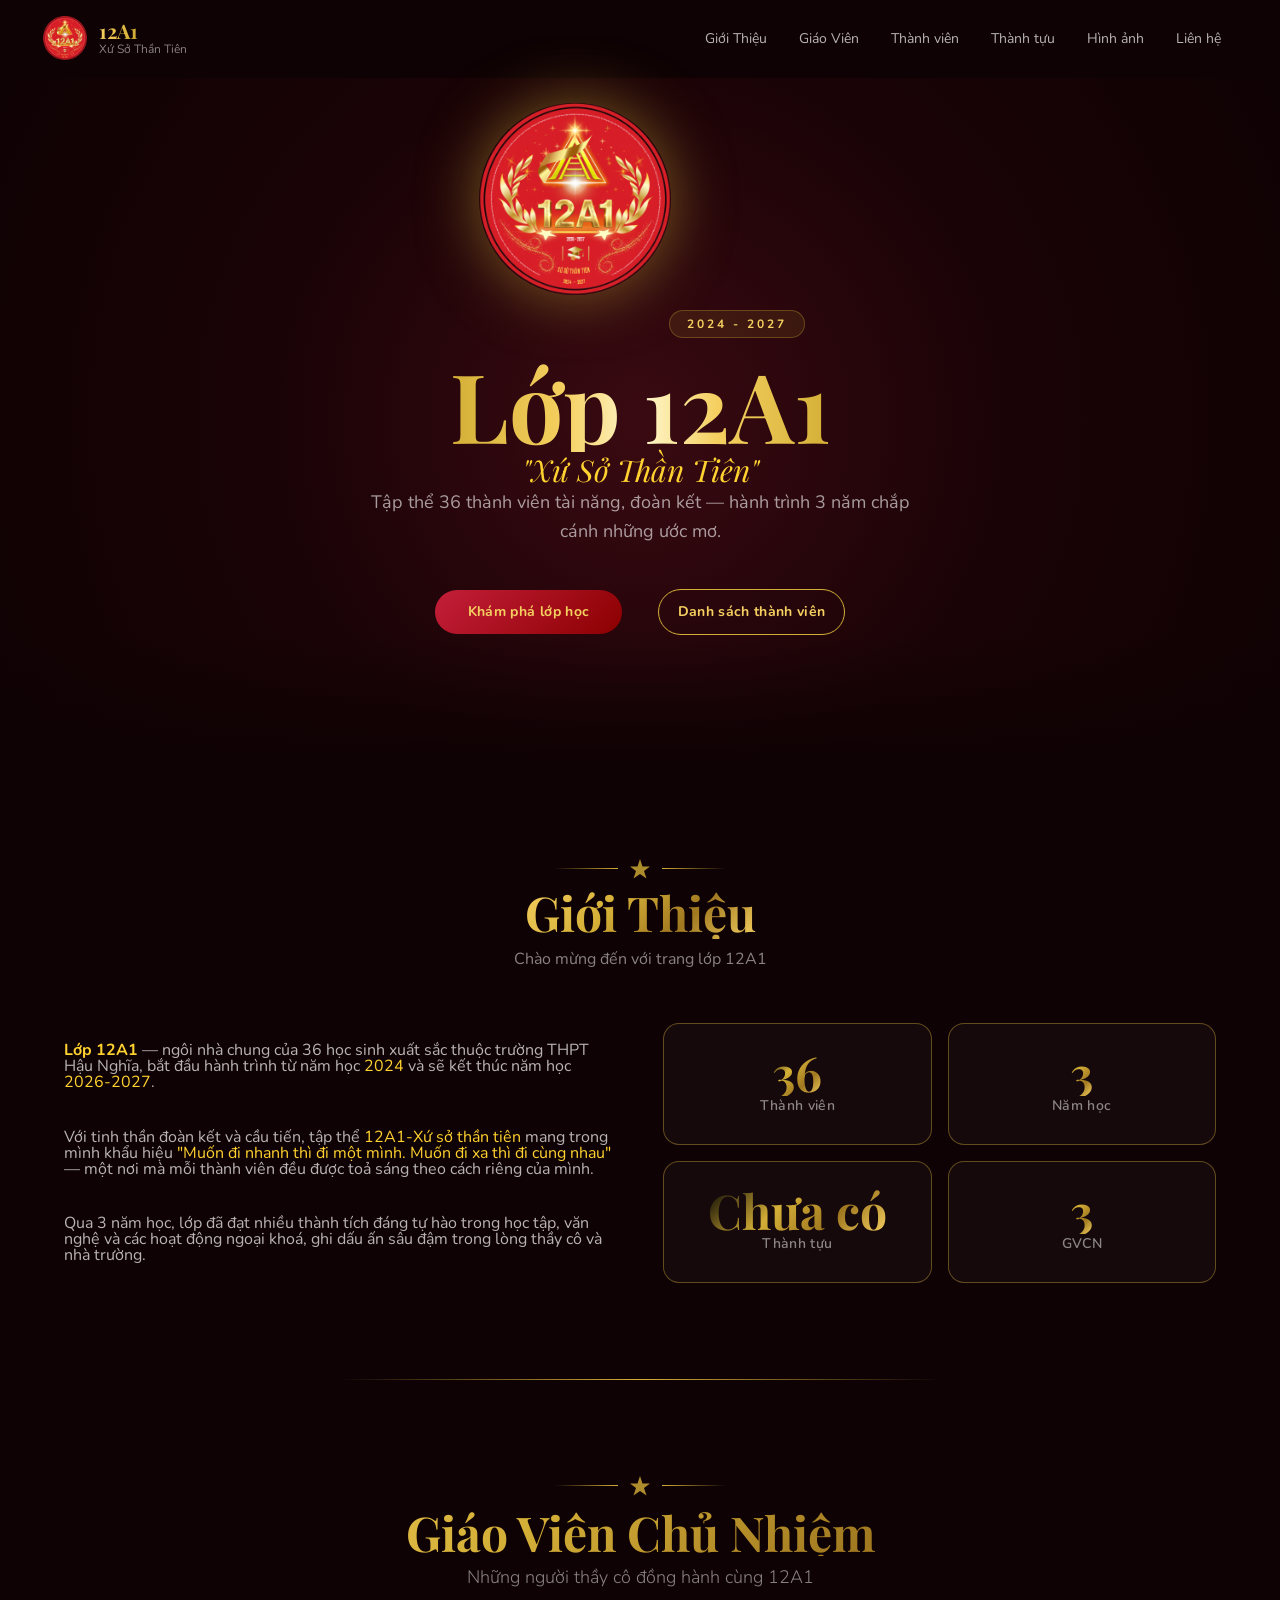
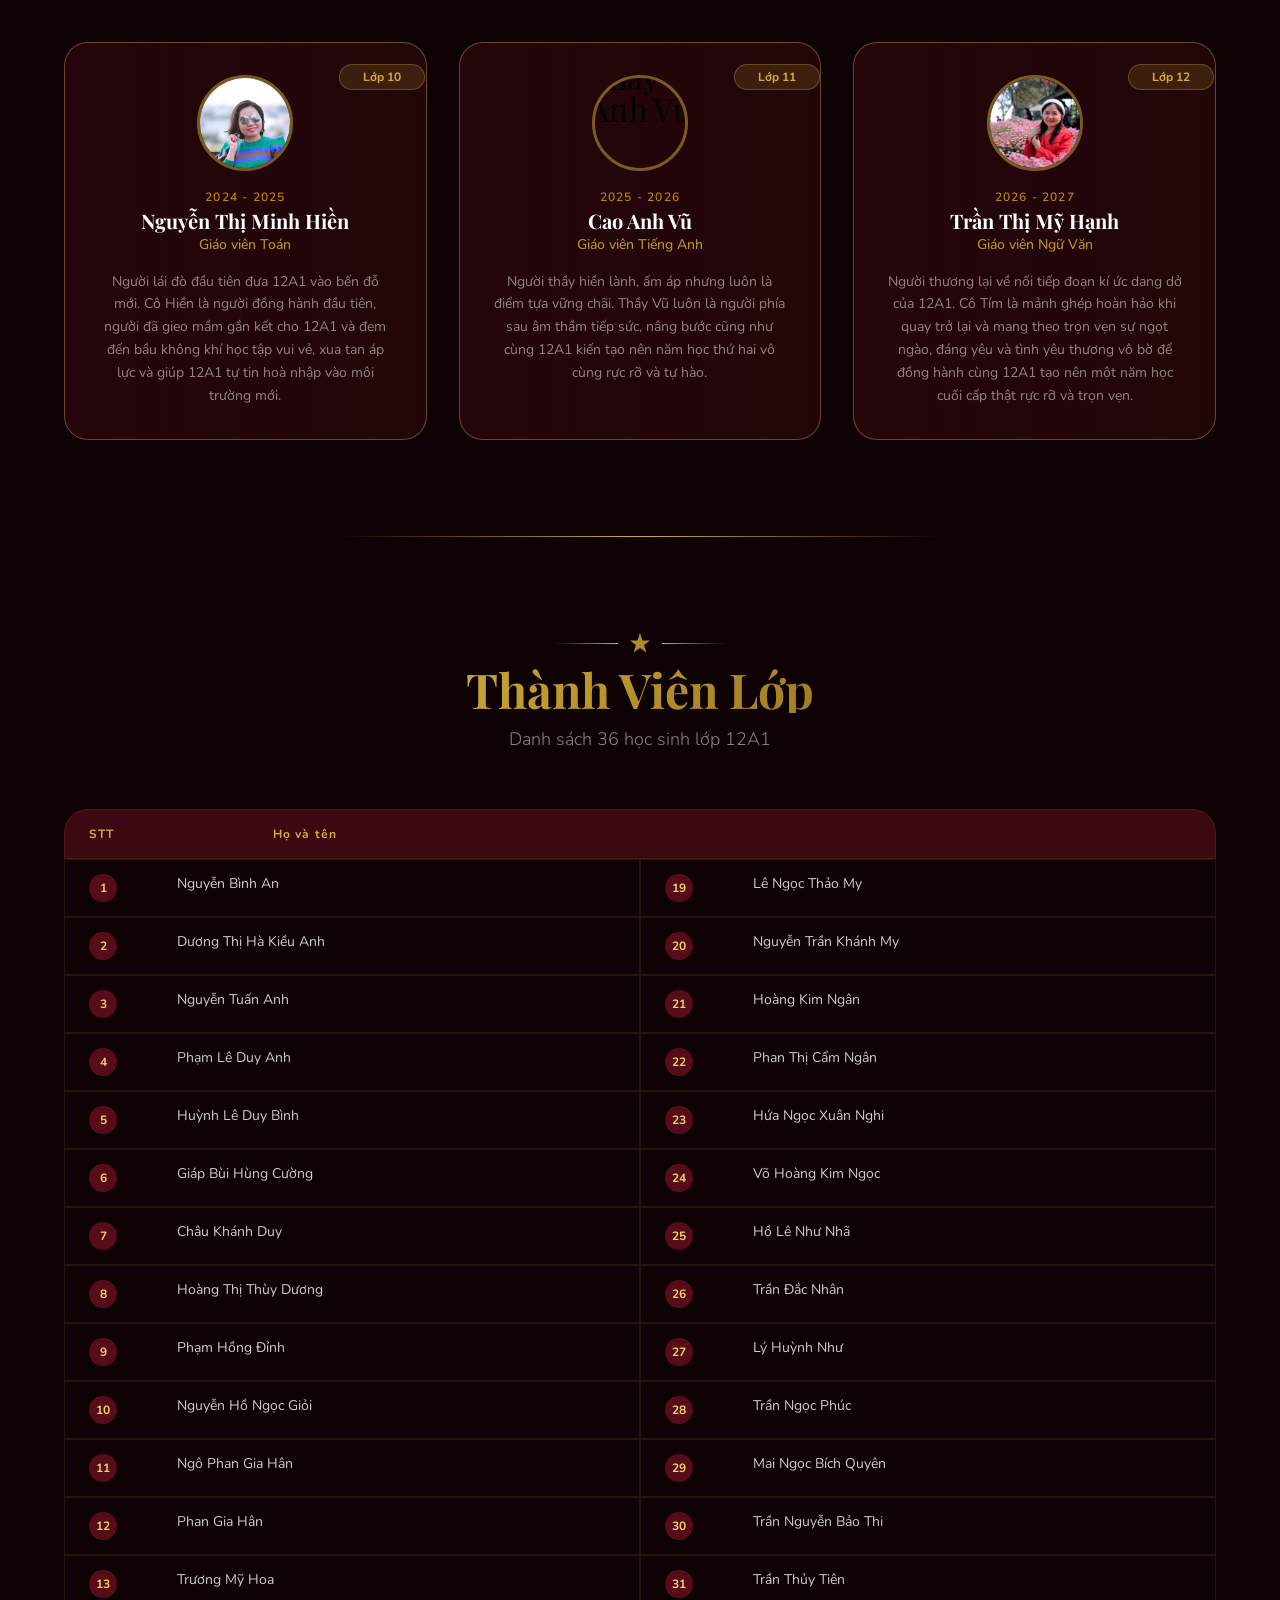
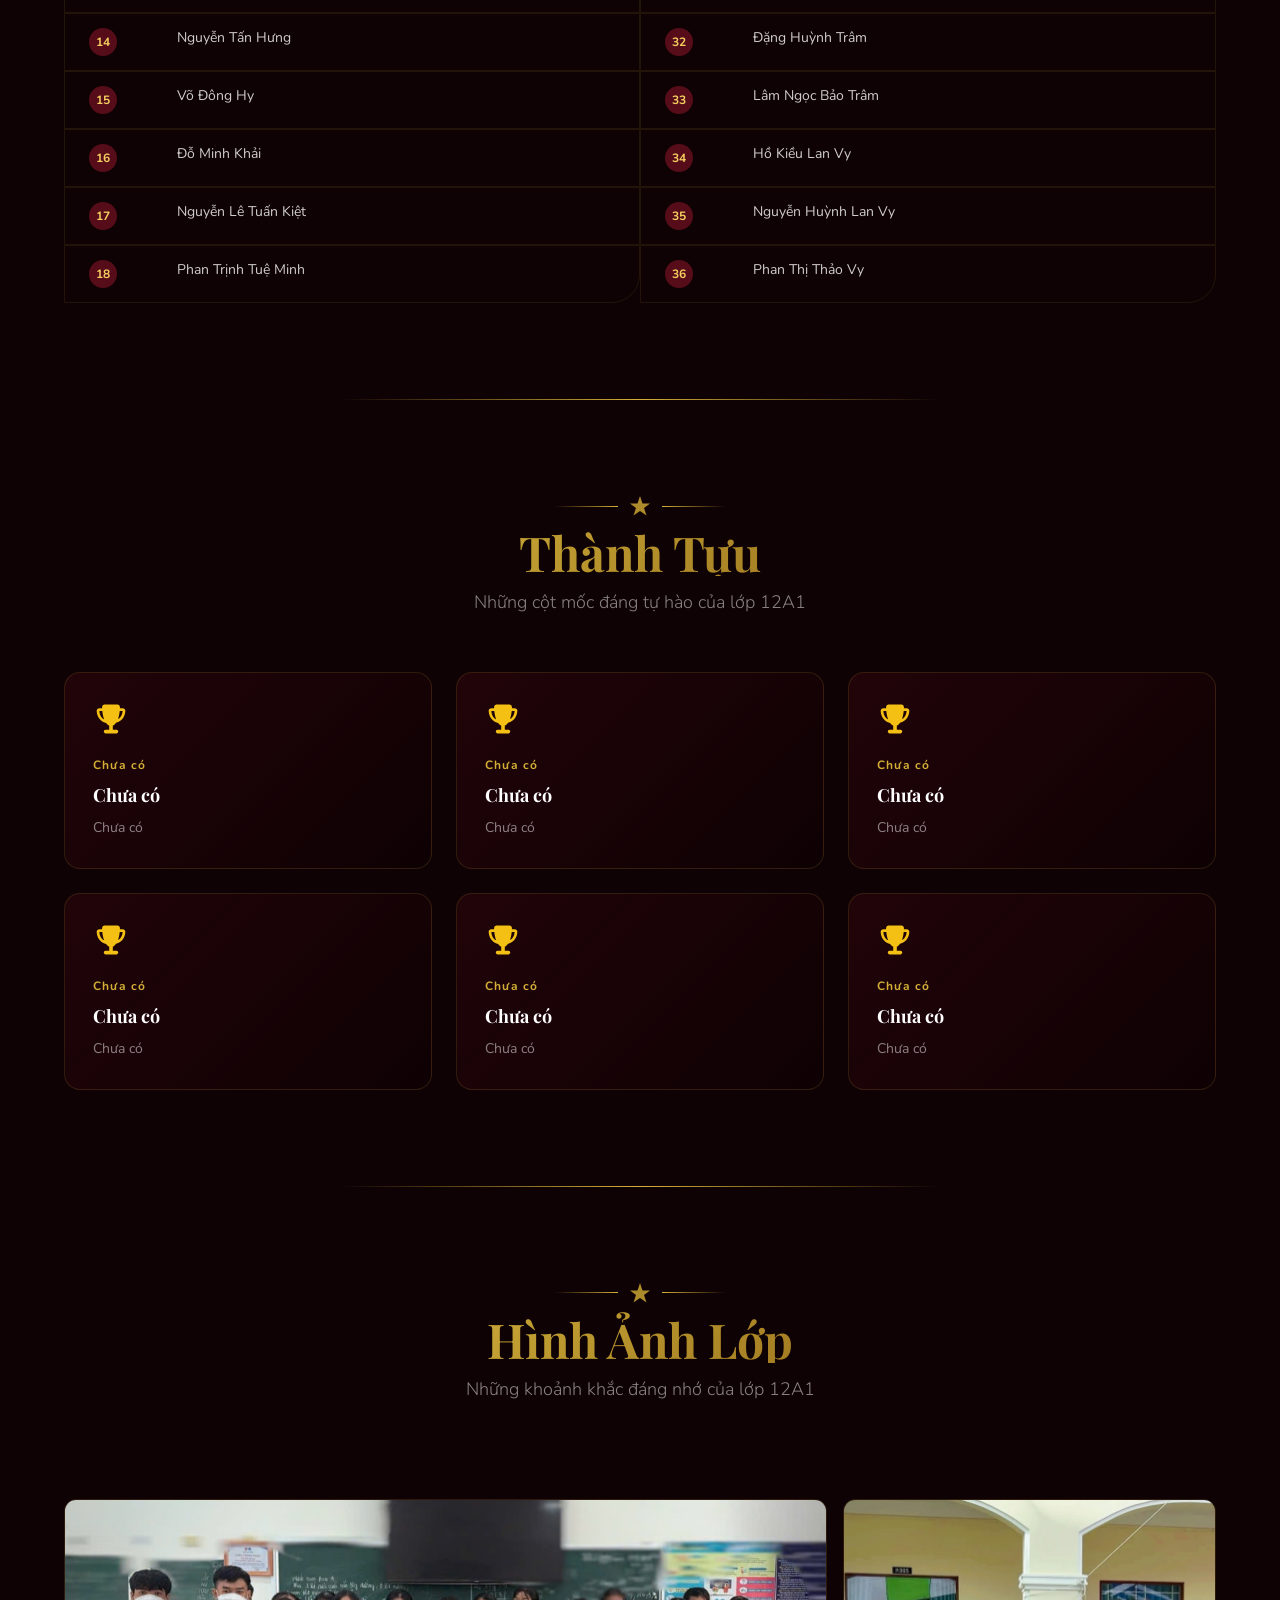
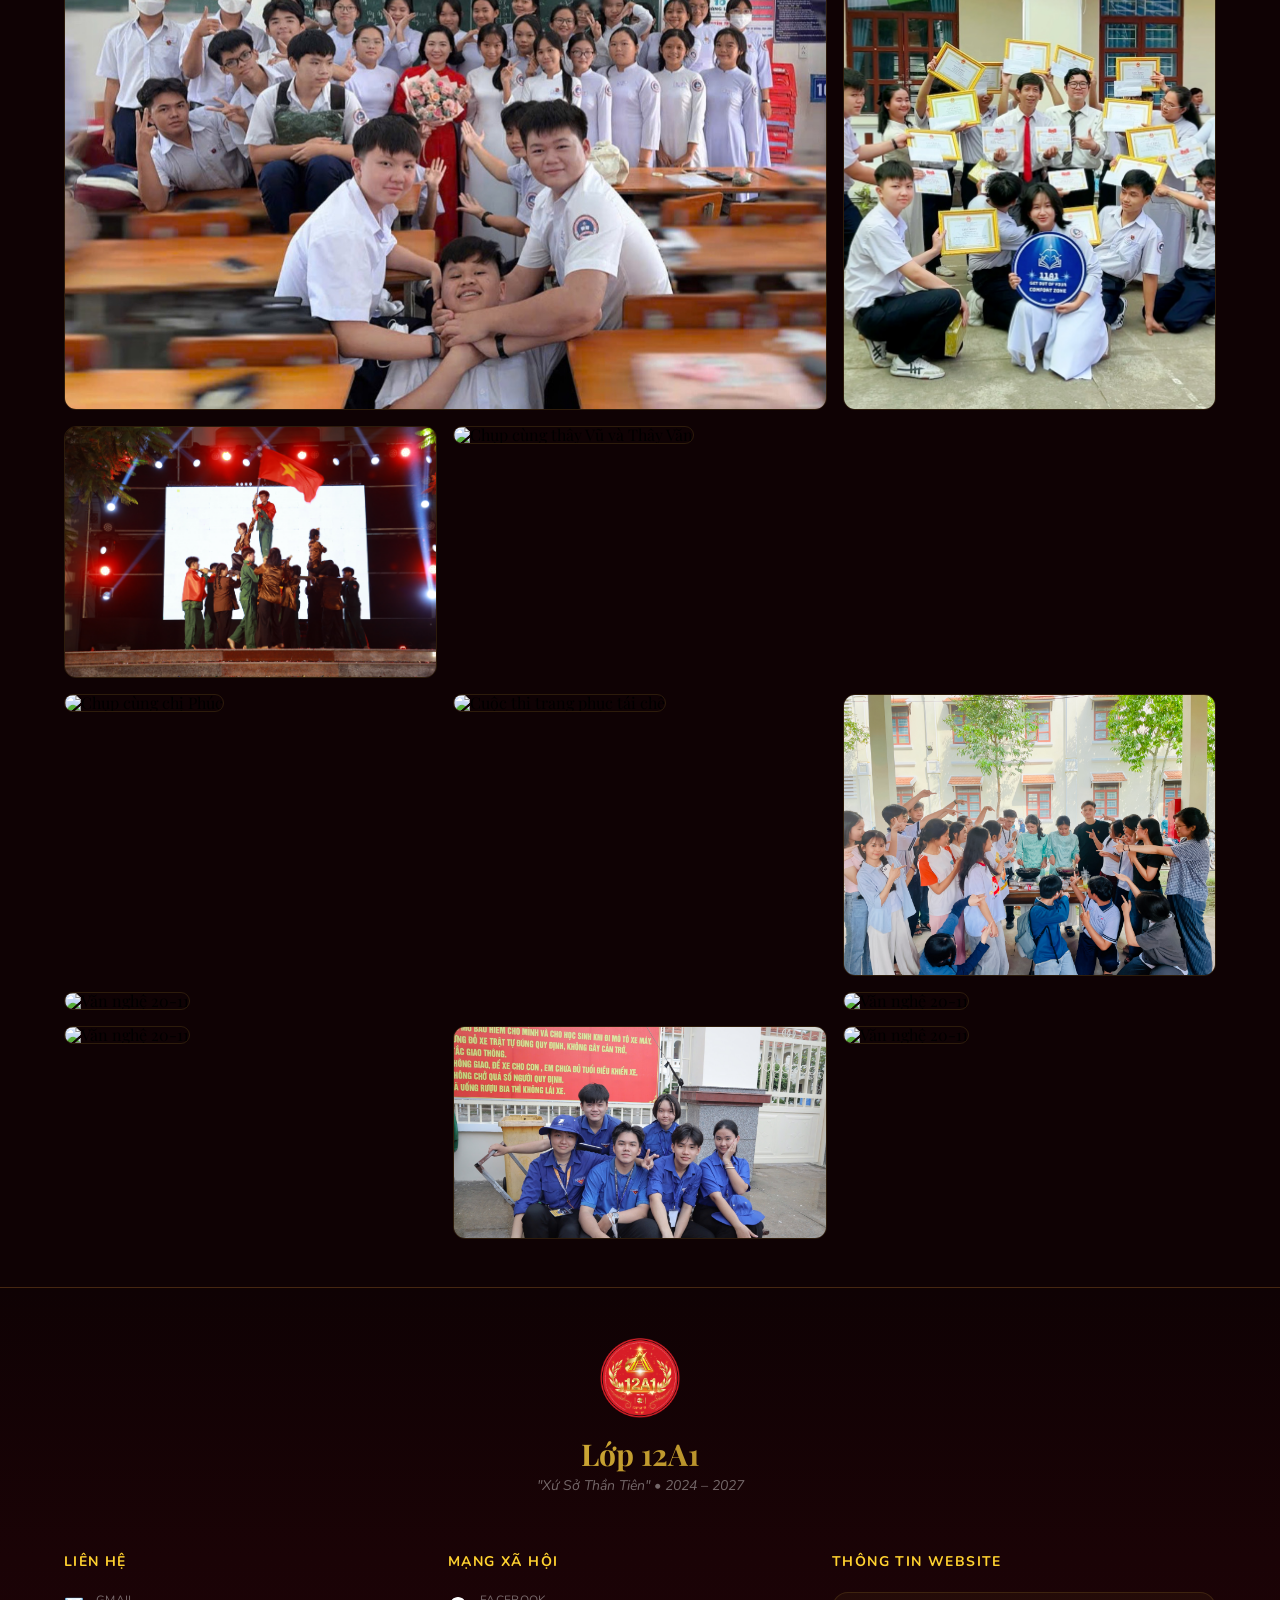
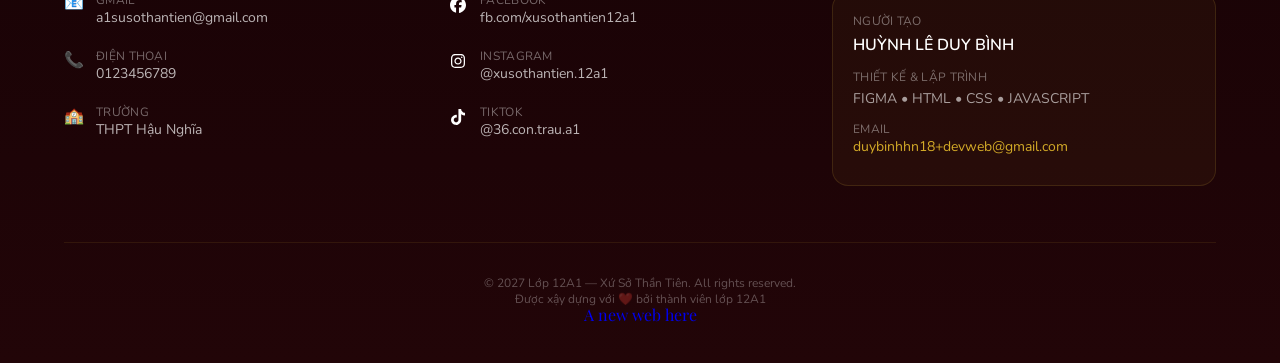
==== commit 353cc268: "11.0 Xây dựng giao diện trang web làm bài kiểm tra online (Giai đoạn 1)" ====
--- a/index.html
+++ b/index.html
@@ -763,6 +763,7 @@
         <div class="footer__copyright">
           <p class="footer__copyright--title footer__copyright--title1">© 2027 Lớp 12A1 — Xứ Sở Thần Tiên. All rights reserved.</p>
           <p class="footer__copyright--title">Được xậy dựng với ❤️ bởi thành viên lớp 12A1</p>
+          <a href="./page/bai-tap/index.html">A new web here</a>
         </div>
       </div>
     </footer>  
